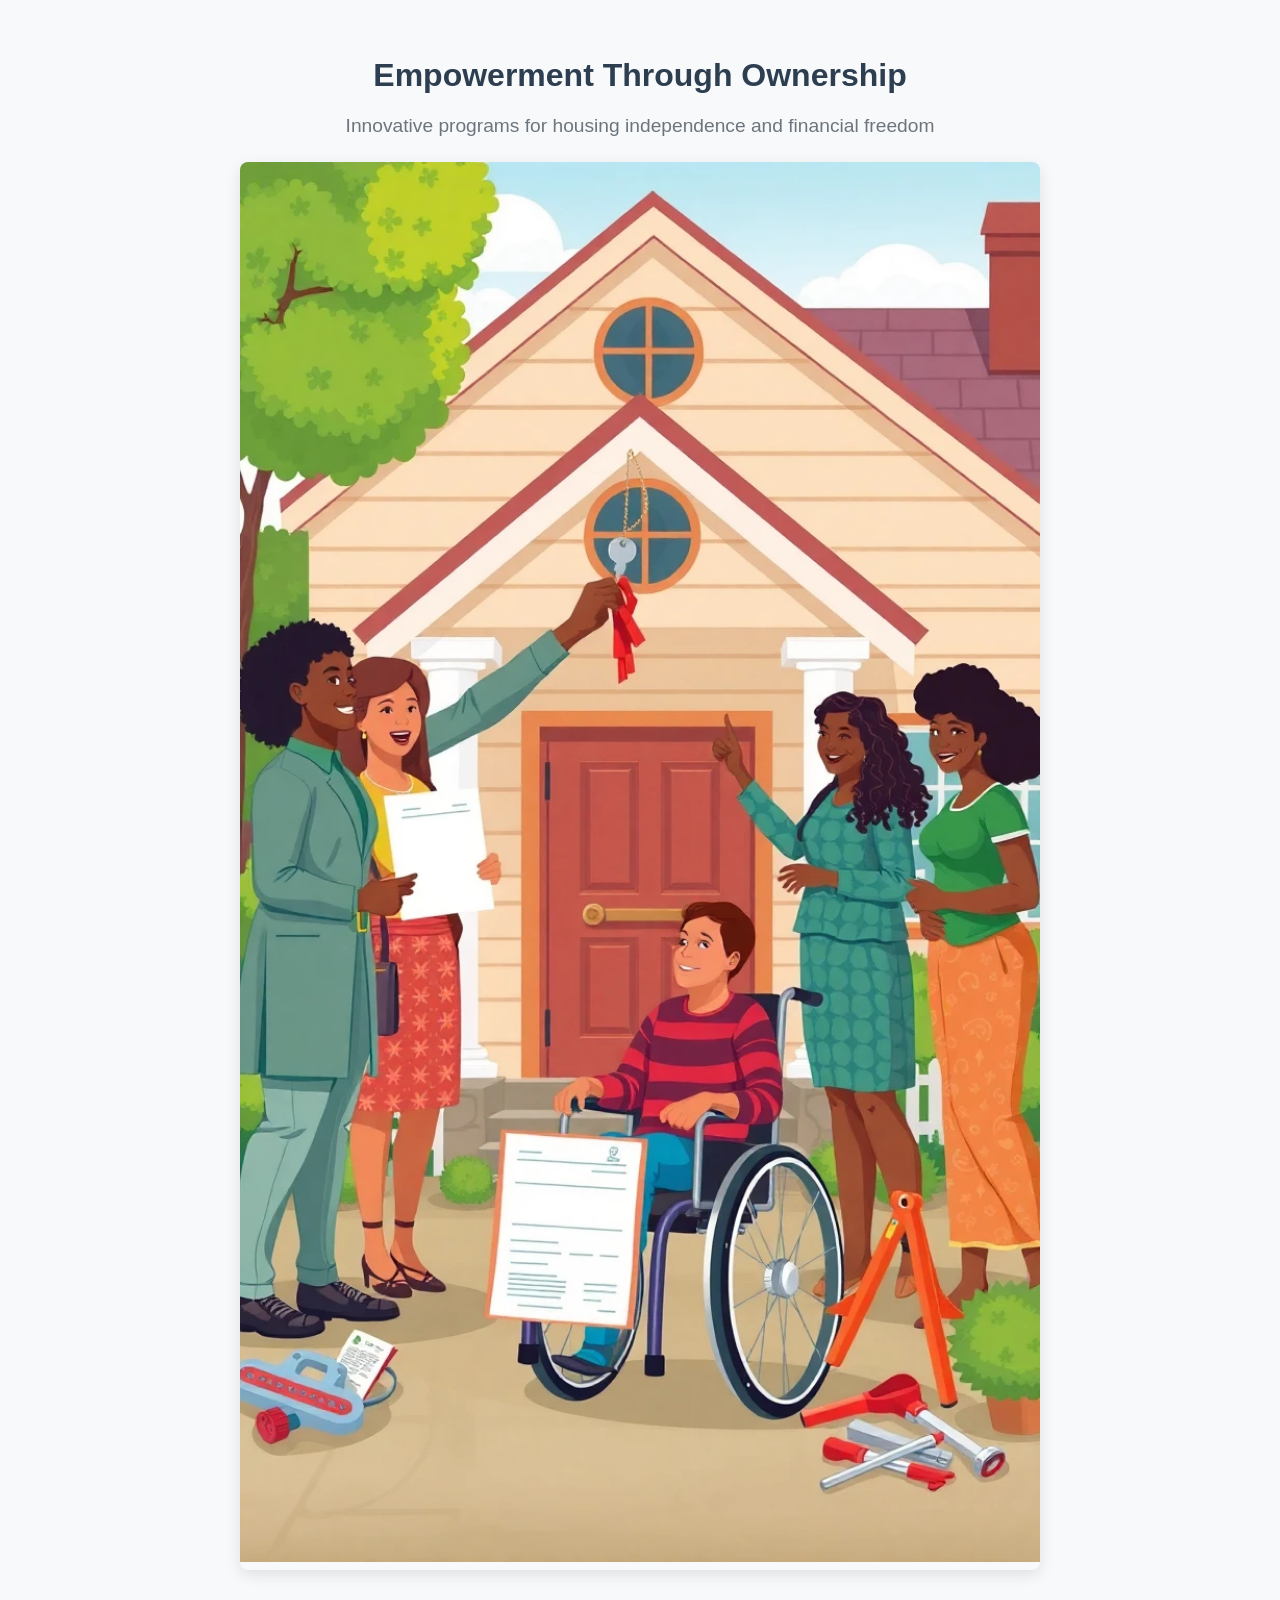
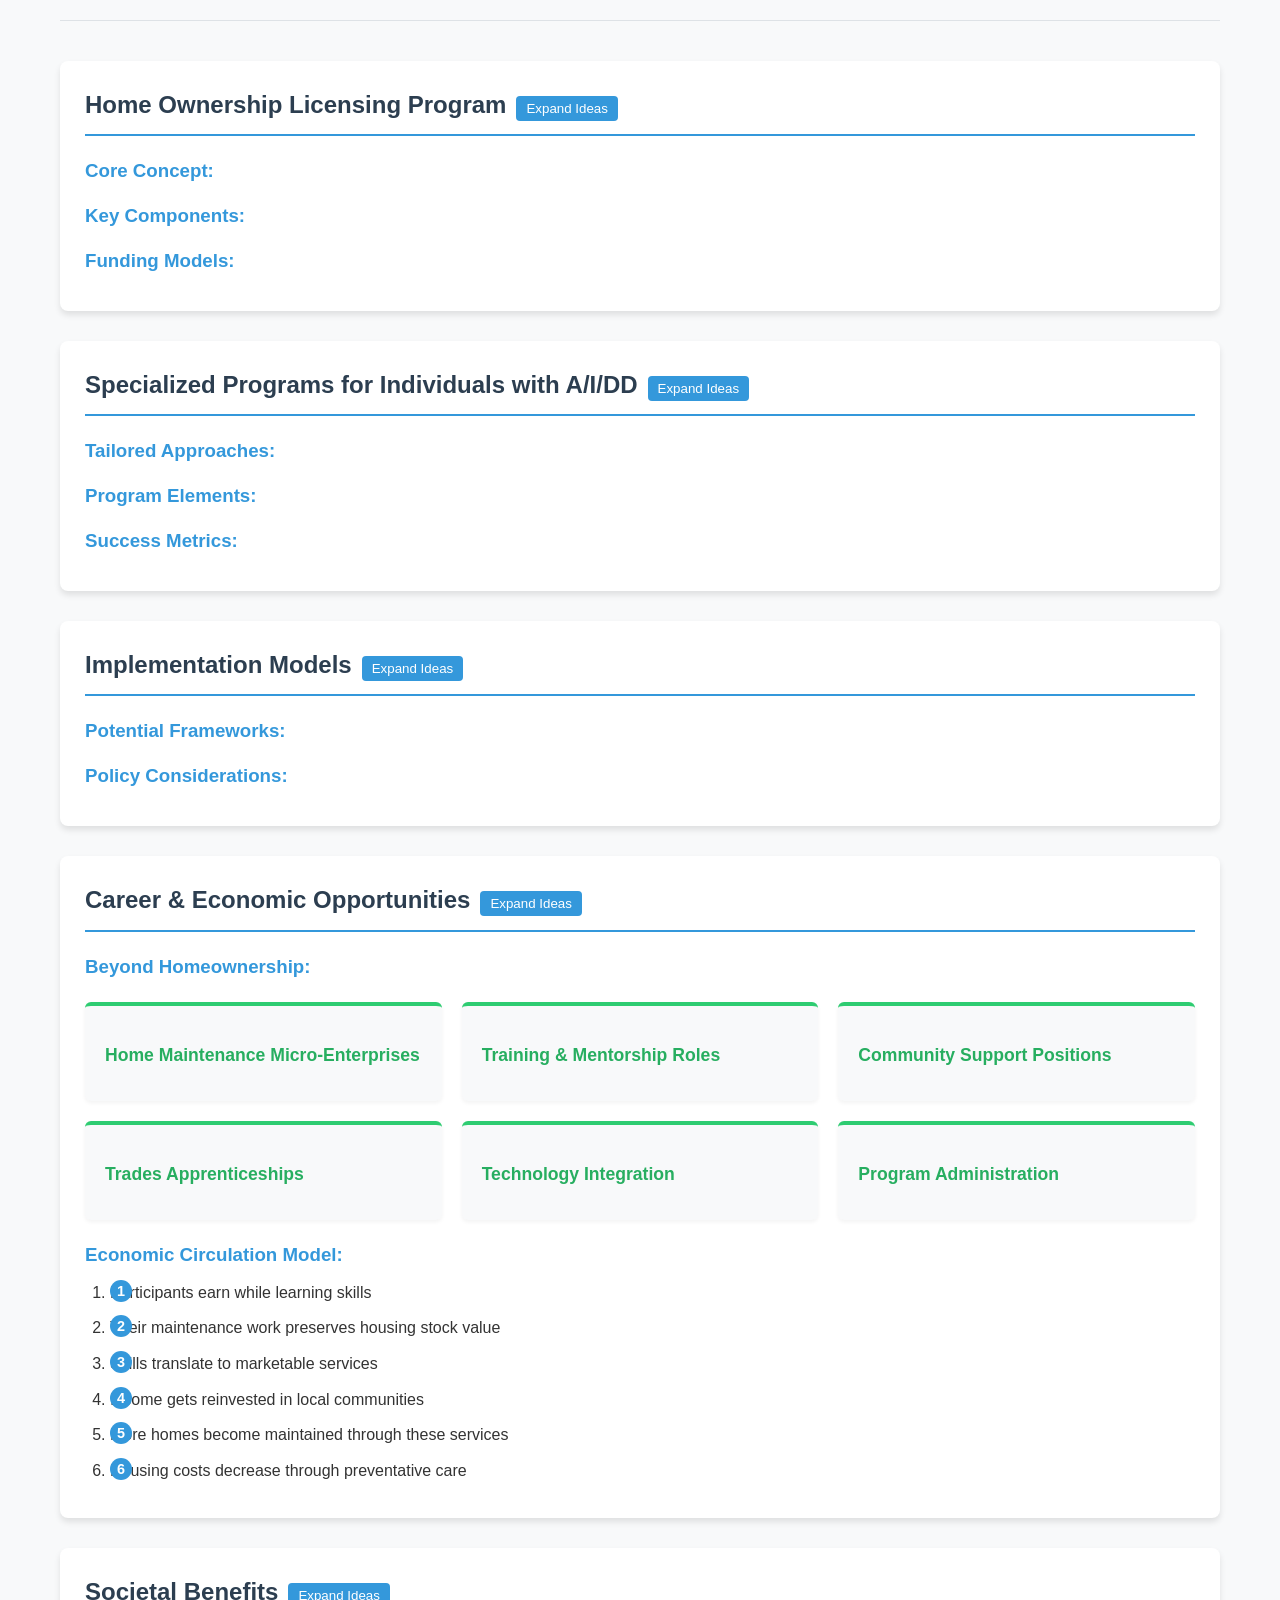
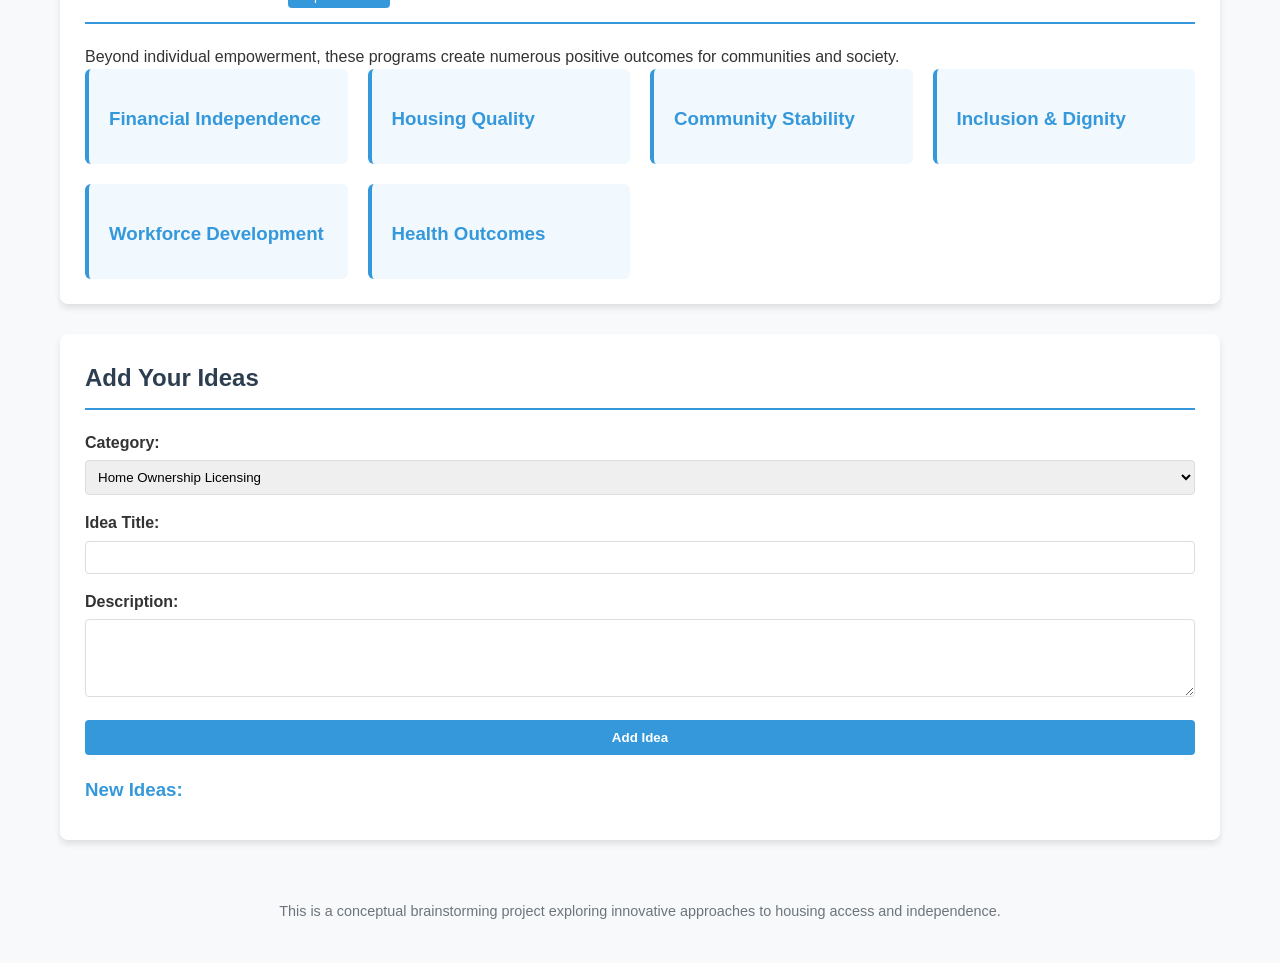
==== index.html @ 7a5567fc "v1: Can we brainstorm the idea of taking classes to get a liscense to own a home and the classes tea" ====
<!DOCTYPE html>
<html lang="en">
<head>
    <meta charset="UTF-8">
    <meta name="viewport" content="width=device-width, initial-scale=1.0">
    <title>Empowerment Through Ownership</title>
    <link rel="stylesheet" href="styles.css">
</head>
<body>
    <header>
        <h1>Empowerment Through Ownership</h1>
        <p class="subtitle">Innovative programs for housing independence and financial freedom</p>
        <div class="header-image">
            <img src="empowered-homeownership.png" alt="Illustration showing diverse people engaging in homeownership education and receiving keys and licenses" width="100%">
        </div>
    </header>

    <main>
        <section id="home-license">
            <h2>Home Ownership Licensing Program</h2>
            <div class="concept-details">
                <h3>Core Concept:</h3>
                <p>A structured education program that combines training with financial incentives, leading to home ownership.</p>

                <h3>Key Components:</h3>
                <ul>
                    <li><strong>Education Curriculum:</strong> 
                        <ul class="sub-list">
                            <li>Basic home systems (electrical, plumbing, HVAC)</li>
                            <li>Preventative maintenance schedules and techniques</li>
                            <li>Minor repairs and when to call professionals</li>
                            <li>Home finance and budgeting for maintenance</li>
                            <li>Energy efficiency and sustainable practices</li>
                            <li>Safety protocols and emergency preparedness</li>
                        </ul>
                    </li>
                    <li><strong>Certification Process:</strong>
                        <ul class="sub-list">
                            <li>Tiered licensing system (basic → advanced)</li>
                            <li>Practical assessments in simulated home environments</li>
                            <li>Mentored repair projects in actual homes</li>
                            <li>Financial literacy examinations</li>
                            <li>Continuing education requirements</li>
                        </ul>
                    </li>
                    <li><strong>Financial Incentive Structure:</strong>
                        <ul class="sub-list">
                            <li>Stipends during training phases ($15-20/hour)</li>
                            <li>Completion bonuses for certification levels</li>
                            <li>Monthly maintenance allowance post-ownership ($200-500)</li>
                            <li>Tax benefits for program participants</li>
                            <li>Down payment assistance proportional to certification level</li>
                        </ul>
                    </li>
                    <li><strong>Housing Selection Process:</strong>
                        <ul class="sub-list">
                            <li>Matching system based on skill level and home maintenance needs</li>
                            <li>Geographic preference options</li>
                            <li>Community cohort placements for mutual support</li>
                            <li>Graduated responsibility options (apartment → townhome → single family)</li>
                        </ul>
                    </li>
                    <li><strong>Ongoing Support Systems:</strong>
                        <ul class="sub-list">
                            <li>Professional mentorship for first 2 years</li>
                            <li>Tool lending libraries in each community</li>
                            <li>Emergency repair assistance hotline</li>
                            <li>Quarterly skill-building workshops</li>
                            <li>Community maintenance days with expert guidance</li>
                        </ul>
                    </li>
                </ul>

                <h3>Funding Models:</h3>
                <ul>
                    <li><strong>Public Investment:</strong> Housing authorities redirect rental subsidy funds to ownership preparation</li>
                    <li><strong>Private Partnerships:</strong> Home improvement retailers sponsor training and provide materials</li>
                    <li><strong>Insurance Incentives:</strong> Reduced premiums for certified homeowners due to reduced claims</li>
                    <li><strong>Community Foundation Grants:</strong> Support for specific demographic groups or neighborhoods</li>
                    <li><strong>Social Impact Bonds:</strong> Returns based on successful long-term homeownership metrics</li>
                </ul>
            </div>
        </section>

        <section id="aidd-programs">
            <h2>Specialized Programs for Individuals with A/I/DD</h2>
            <div class="concept-details">
                <h3>Tailored Approaches:</h3>
                <p>Customized pathways that accommodate different abilities while providing true independence and financial empowerment.</p>

                <h3>Program Elements:</h3>
                <ul>
                    <li><strong>Personalized Assessment:</strong>
                        <ul class="sub-list">
                            <li>Comprehensive evaluation of individual strengths and challenges</li>
                            <li>Identifying specific home maintenance tasks well-suited to each person</li>
                            <li>Technology aptitude assessment for potential smart home integration</li>
                            <li>Social support network mapping</li>
                            <li>Learning style determination for customized training</li>
                        </ul>
                    </li>

                    <li><strong>Adaptive Training Methodologies:</strong>
                        <ul class="sub-list">
                            <li>Visual instruction systems with augmented reality options</li>
                            <li>Task breakdown into micro-skills with mastery progression</li>
                            <li>Hands-on learning environments with consistent layouts</li>
                            <li>Repetition-based certification alternatives</li>
                            <li>Video modeling with peer demonstrators</li>
                            <li>Extended practice periods with 1:1 coaching</li>
                        </ul>
                    </li>

                    <li><strong>Supportive Living Environments:</strong>
                        <ul class="sub-list">
                            <li>Cluster housing models with independence gradients</li>
                            <li>Shared maintenance responsibilities based on individual strengths</li>
                            <li>Common spaces for social connection and skill exchange</li>
                            <li>On-site support staff with decreasing presence over time</li>
                            <li>Neighbor-matching based on complementary abilities</li>
                        </ul>
                    </li>

                    <li><strong>Technology Integration:</strong>
                        <ul class="sub-list">
                            <li>Customized smart home systems with voice, visual, or simplified controls</li>
                            <li>Maintenance reminder applications with accessible interfaces</li>
                            <li>IoT sensors for preventative maintenance alerts</li>
                            <li>Video support systems for real-time guidance</li>
                            <li>Automated emergency response protocols</li>
                        </ul>
                    </li>

                    <li><strong>Financial Empowerment Structures:</strong>
                        <ul class="sub-list">
                            <li>Specialized bank accounts that maintain benefits eligibility</li>
                            <li>Micro-enterprise development connected to home skills</li>
                            <li>Task-based compensation systems tied to home maintenance</li>
                            <li>ABLE account integration for asset building</li>
                            <li>Shared equity models with gradual ownership increase</li>
                            <li>Benefits counseling to navigate SSI/SSDI while building assets</li>
                        </ul>
                    </li>
                </ul>

                <h3>Success Metrics:</h3>
                <ul>
                    <li><strong>Independence Measures:</strong> Reduction in external support needs over time</li>
                    <li><strong>Financial Growth:</strong> Increase in personal assets and reduction in poverty rates</li>
                    <li><strong>Housing Stability:</strong> Length of successful tenancy and home condition metrics</li>
                    <li><strong>Quality of Life:</strong> Self-reported satisfaction and community integration</li>
                    <li><strong>Skill Development:</strong> Acquisition of transferable skills applicable to employment</li>
                </ul>
            </div>
        </section>

        <section id="implementation">
            <h2>Implementation Models</h2>
            <div class="concept-details">
                <h3>Potential Frameworks:</h3>
                <ul>
                    <li><strong>Public-Private Partnerships:</strong>
                        <ul class="sub-list">
                            <li>Housing authorities providing properties and baseline funding</li>
                            <li>Construction/trade companies offering instructors and materials</li>
                            <li>Financial institutions creating special mortgage products</li>
                            <li>Insurance companies offering reduced rates for program graduates</li>
                            <li>Technology firms developing specialized maintenance apps</li>
                        </ul>
                    </li>

                    <li><strong>Community Land Trusts (CLTs):</strong>
                        <ul class="sub-list">
                            <li>Land held in trust while improvements owned by individuals</li>
                            <li>Graduated lease fees based on maintenance certification level</li>
                            <li>Resale formulas that preserve affordability while building equity</li>
                            <li>Trust-managed repair funds supplemented by maintenance incentives</li>
                            <li>Neighbor-to-neighbor skill exchange programs</li>
                        </ul>
                    </li>

                    <li><strong>Educational Institutions:</strong>
                        <ul class="sub-list">
                            <li>Community college certification programs with credit articulation</li>
                            <li>Vocational school partnerships with dedicated training facilities</li>
                            <li>University housing departments providing testing grounds</li>
                            <li>Research partnerships to measure outcomes and refine methods</li>
                            <li>Student housing converted to training homes</li>
                        </ul>
                    </li>

                    <li><strong>Cooperative Housing Models:</strong>
                        <ul class="sub-list">
                            <li>Shared ownership structures with maintenance responsibilities</li>
                            <li>Skill-banking systems where expertise is exchanged</li>
                            <li>Democratic governance with maintenance committees</li>
                            <li>Pooled resources for major repairs and improvements</li>
                            <li>Time-banking for maintenance hours</li>
                        </ul>
                    </li>

                    <li><strong>Phased Implementation Strategy:</strong>
                        <ul class="sub-list">
                            <li>Pilot communities in diverse settings (urban, suburban, rural)</li>
                            <li>Initial focus on vacant/foreclosed properties needing renovation</li>
                            <li>Scalable expansion based on success metrics</li>
                            <li>Replication toolkits for different community types</li>
                            <li>Policy advocacy informed by demonstration projects</li>
                        </ul>
                    </li>
                </ul>

                <h3>Policy Considerations:</h3>
                <ul>
                    <li><strong>Asset Limit Reforms:</strong> Modifications to benefit programs to allow home ownership</li>
                    <li><strong>Tax Incentives:</strong> Credits for program participation and property improvements</li>
                    <li><strong>Zoning Changes:</strong> Allowances for cluster housing and supportive features</li>
                    <li><strong>HUD Waivers:</strong> Flexibility in applying housing assistance to ownership preparation</li>
                    <li><strong>Medicaid Home & Community Services:</strong> Support for independence-focused housing models</li>
                </ul>
            </div>
        </section>

        <section id="career-pathways">
            <h2>Career & Economic Opportunities</h2>
            <div class="concept-details">
                <h3>Beyond Homeownership:</h3>
                <p>The skills developed through these programs create diverse economic opportunities that extend beyond personal home maintenance.</p>

                <div class="pathway-grid">
                    <div class="pathway">
                        <h3>Home Maintenance Micro-Enterprises</h3>
                        <ul>
                            <li>Specialized maintenance services for elderly homeowners</li>
                            <li>Seasonal home preparation businesses (winterization, etc.)</li>
                            <li>Energy efficiency improvement services</li>
                            <li>Accessibility modification specialists</li>
                        </ul>
                    </div>

                    <div class="pathway">
                        <h3>Training & Mentorship Roles</h3>
                        <ul>
                            <li>Peer instructors for new program participants</li>
                            <li>Community workshop leaders</li>
                            <li>Specialized trainers for people with similar disabilities</li>
                            <li>Online content creators sharing maintenance skills</li>
                        </ul>
                    </div>

                    <div class="pathway">
                        <h3>Community Support Positions</h3>
                        <ul>
                            <li>Neighborhood maintenance coordinators</li>
                            <li>Tool library managers</li>
                            <li>Community response team members for disasters</li>
                            <li>Home assessment specialists</li>
                        </ul>
                    </div>

                    <div class="pathway">
                        <h3>Trades Apprenticeships</h3>
                        <ul>
                            <li>Pathways to formal certification in specific trades</li>
                            <li>Specialized roles within construction companies</li>
                            <li>Retail positions in home improvement stores</li>
                            <li>Quality control inspectors</li>
                        </ul>
                    </div>

                    <div class="pathway">
                        <h3>Technology Integration</h3>
                        <ul>
                            <li>Smart home installation specialists</li>
                            <li>Accessibility technology consultants</li>
                            <li>Home monitoring system managers</li>
                            <li>App testers for maintenance applications</li>
                        </ul>
                    </div>

                    <div class="pathway">
                        <h3>Program Administration</h3>
                        <ul>
                            <li>Participant coordinators</li>
                            <li>Housing placement specialists</li>
                            <li>Financial coaches focused on homeownership</li>
                            <li>Advocacy positions for program expansion</li>
                        </ul>
                    </div>
                </div>

                <h3>Economic Circulation Model:</h3>
                <p>This system creates a positive economic cycle where:</p>
                <ol>
                    <li>Participants earn while learning skills</li>
                    <li>Their maintenance work preserves housing stock value</li>
                    <li>Skills translate to marketable services</li>
                    <li>Income gets reinvested in local communities</li>
                    <li>More homes become maintained through these services</li>
                    <li>Housing costs decrease through preventative care</li>
                </ol>
            </div>
        </section>

        <section id="benefits">
            <h2>Societal Benefits</h2>
            <div class="concept-details">
                <p>Beyond individual empowerment, these programs create numerous positive outcomes for communities and society.</p>

                <div class="concept-grid">
                    <div class="benefit">
                        <h3>Financial Independence</h3>
                        <p>Creating pathways to wealth building through property ownership</p>
                        <ul>
                            <li>Reduction in long-term social service costs</li>
                            <li>Creation of intergenerational wealth transfer</li>
                            <li>Decreased homelessness and housing instability</li>
                            <li>Reduced reliance on rental subsidies</li>
                        </ul>
                    </div>

                    <div class="benefit">
                        <h3>Housing Quality</h3>
                        <p>Better maintained homes through educated and incentivized owners</p>
                        <ul>
                            <li>Improved property values across neighborhoods</li>
                            <li>Reduction in code violations and hazardous conditions</li>
                            <li>Lower energy consumption through proper maintenance</li>
                            <li>Extended lifespan of housing stock</li>
                        </ul>
                    </div>

                    <div class="benefit">
                        <h3>Community Stability</h3>
                        <p>Reducing transience and building neighborhood connections</p>
                        <ul>
                            <li>Increased civic engagement and local investment</li>
                            <li>Stronger social support networks</li>
                            <li>Crime reduction through community cohesion</li>
                            <li>Enhanced disaster resilience through preparedness</li>
                        </ul>
                    </div>

                    <div class="benefit">
                        <h3>Inclusion & Dignity</h3>
                        <p>Expanding ownership opportunities to traditionally excluded populations</p>
                        <ul>
                            <li>Pathway to valued social roles for people with disabilities</li>
                            <li>Reduced stigma through visible community contribution</li>
                            <li>Diverse, integrated neighborhoods with mixed abilities</li>
                            <li>Shift from service recipient to community asset</li>
                        </ul>
                    </div>

                    <div class="benefit">
                        <h3>Workforce Development</h3>
                        <p>Creating a pipeline of skilled individuals for trades and services</p>
                        <ul>
                            <li>Addressing skilled labor shortages in maintenance fields</li>
                            <li>Development of micro-enterprises for specialized services</li>
                            <li>Peer training opportunities creating employment</li>
                            <li>Reduction in un/underemployment for disability community</li>
                        </ul>
                    </div>

                    <div class="benefit">
                        <h3>Health Outcomes</h3>
                        <p>Improved physical and mental wellbeing through quality housing</p>
                        <ul>
                            <li>Reduction in housing-related health conditions</li>
                            <li>Decreased stress from housing instability</li>
                            <li>Improved sense of purpose and self-efficacy</li>
                            <li>Physical activity integrated into maintenance routines</li>
                        </ul>
                    </div>
                </div>
            </div>
        </section>
    </main>

    <footer>
        <p>This is a conceptual brainstorming project exploring innovative approaches to housing access and independence.</p>
    </footer>

    <script src="script.js"></script>
<script defer src="https://static.cloudflareinsights.com/beacon.min.js/v8c78df7c7c0f484497ecbca7046644da1771523124516" integrity="sha512-8DS7rgIrAmghBFwoOTujcf6D9rXvH8xm8JQ1Ja01h9QX8EzXldiszufYa4IFfKdLUKTTrnSFXLDkUEOTrZQ8Qg==" data-cf-beacon='{"version":"2024.11.0","token":"4c6229722a6346bc8eb5cb0e5eae5d41","server_timing":{"name":{"cfCacheStatus":true,"cfEdge":true,"cfExtPri":true,"cfL4":true,"cfOrigin":true,"cfSpeedBrain":true},"location_startswith":null}}' crossorigin="anonymous"></script>
</body>
</html>
---- styles.css ----
* {
  box-sizing: border-box;
  margin: 0;
  padding: 0;
}

body {
  font-family: 'Segoe UI', Tahoma, Geneva, Verdana, sans-serif;
  line-height: 1.6;
  color: #333;
  background-color: #f8f9fa;
  max-width: 1200px;
  margin: 0 auto;
  padding: 20px;
}

header {
  text-align: center;
  padding: 30px 0;
  margin-bottom: 40px;
  border-bottom: 1px solid #dee2e6;
}

header h1 {
  color: #2c3e50;
  margin-bottom: 10px;
}

.subtitle {
  font-size: 1.2rem;
  color: #6c757d;
}

section {
  background-color: white;
  border-radius: 8px;
  box-shadow: 0 4px 6px rgba(0, 0, 0, 0.1);
  padding: 25px;
  margin-bottom: 30px;
}

section h2 {
  color: #2c3e50;
  margin-bottom: 20px;
  padding-bottom: 10px;
  border-bottom: 2px solid #3498db;
}

.concept-details h3 {
  color: #3498db;
  margin: 15px 0 10px 0;
}

ul {
  list-style-type: none;
  margin-left: 20px;
}

li {
  margin-bottom: 12px;
  position: relative;
  padding-left: 25px;
}

li:before {
  content: "\2192";
  position: absolute;
  left: 0;
  color: #3498db;
}

.sub-list {
  margin-top: 8px;
  margin-left: 10px;
  border-left: 2px solid #e9ecef;
  padding-left: 15px;
}

.sub-list li {
  margin-bottom: 8px;
  padding-left: 20px;
}

.sub-list li:before {
  content: "\2022";
  color: #6c757d;
}

strong {
  color: #2c3e50;
}

.concept-grid {
  display: grid;
  grid-template-columns: repeat(auto-fit, minmax(240px, 1fr));
  gap: 20px;
}

.benefit {
  background-color: #f1f8fe;
  padding: 20px;
  border-radius: 6px;
  border-left: 4px solid #3498db;
}

.benefit h3 {
  color: #3498db;
  margin-bottom: 10px;
}

.header-image {
  margin: 20px auto;
  max-width: 800px;
  border-radius: 8px;
  overflow: hidden;
  box-shadow: 0 5px 15px rgba(0,0,0,0.1);
}

.pathway-grid {
  display: grid;
  grid-template-columns: repeat(auto-fit, minmax(280px, 1fr));
  gap: 20px;
  margin: 20px 0;
}

.pathway {
  background-color: #f8f9fa;
  border-radius: 6px;
  padding: 20px;
  box-shadow: 0 2px 4px rgba(0,0,0,0.05);
  border-top: 4px solid #2ecc71;
}

.pathway h3 {
  color: #27ae60;
  margin-bottom: 12px;
  font-size: 1.1rem;
}

.pathway ul {
  margin-left: 0;
}

.pathway li {
  margin-bottom: 8px;
}

.pathway li:before {
  content: "\2713";
  color: #2ecc71;
}

ol {
  margin-left: 25px;
  counter-reset: item;
}

ol li {
  counter-increment: item;
  margin-bottom: 10px;
  padding-left: 0;
}

ol li:before {
  content: counter(item);
  background: #3498db;
  color: white;
  font-weight: bold;
  border-radius: 50%;
  width: 22px;
  height: 22px;
  text-align: center;
  display: inline-block;
  margin-right: 10px;
  font-size: 0.9rem;
  line-height: 22px;
}

footer {
  text-align: center;
  padding: 20px 0;
  margin-top: 40px;
  color: #6c757d;
  font-size: 0.9rem;
}

/* Responsive adjustments */
@media (max-width: 768px) {
  body {
    padding: 15px;
  }
  
  .concept-grid {
    grid-template-columns: 1fr;
  }
}
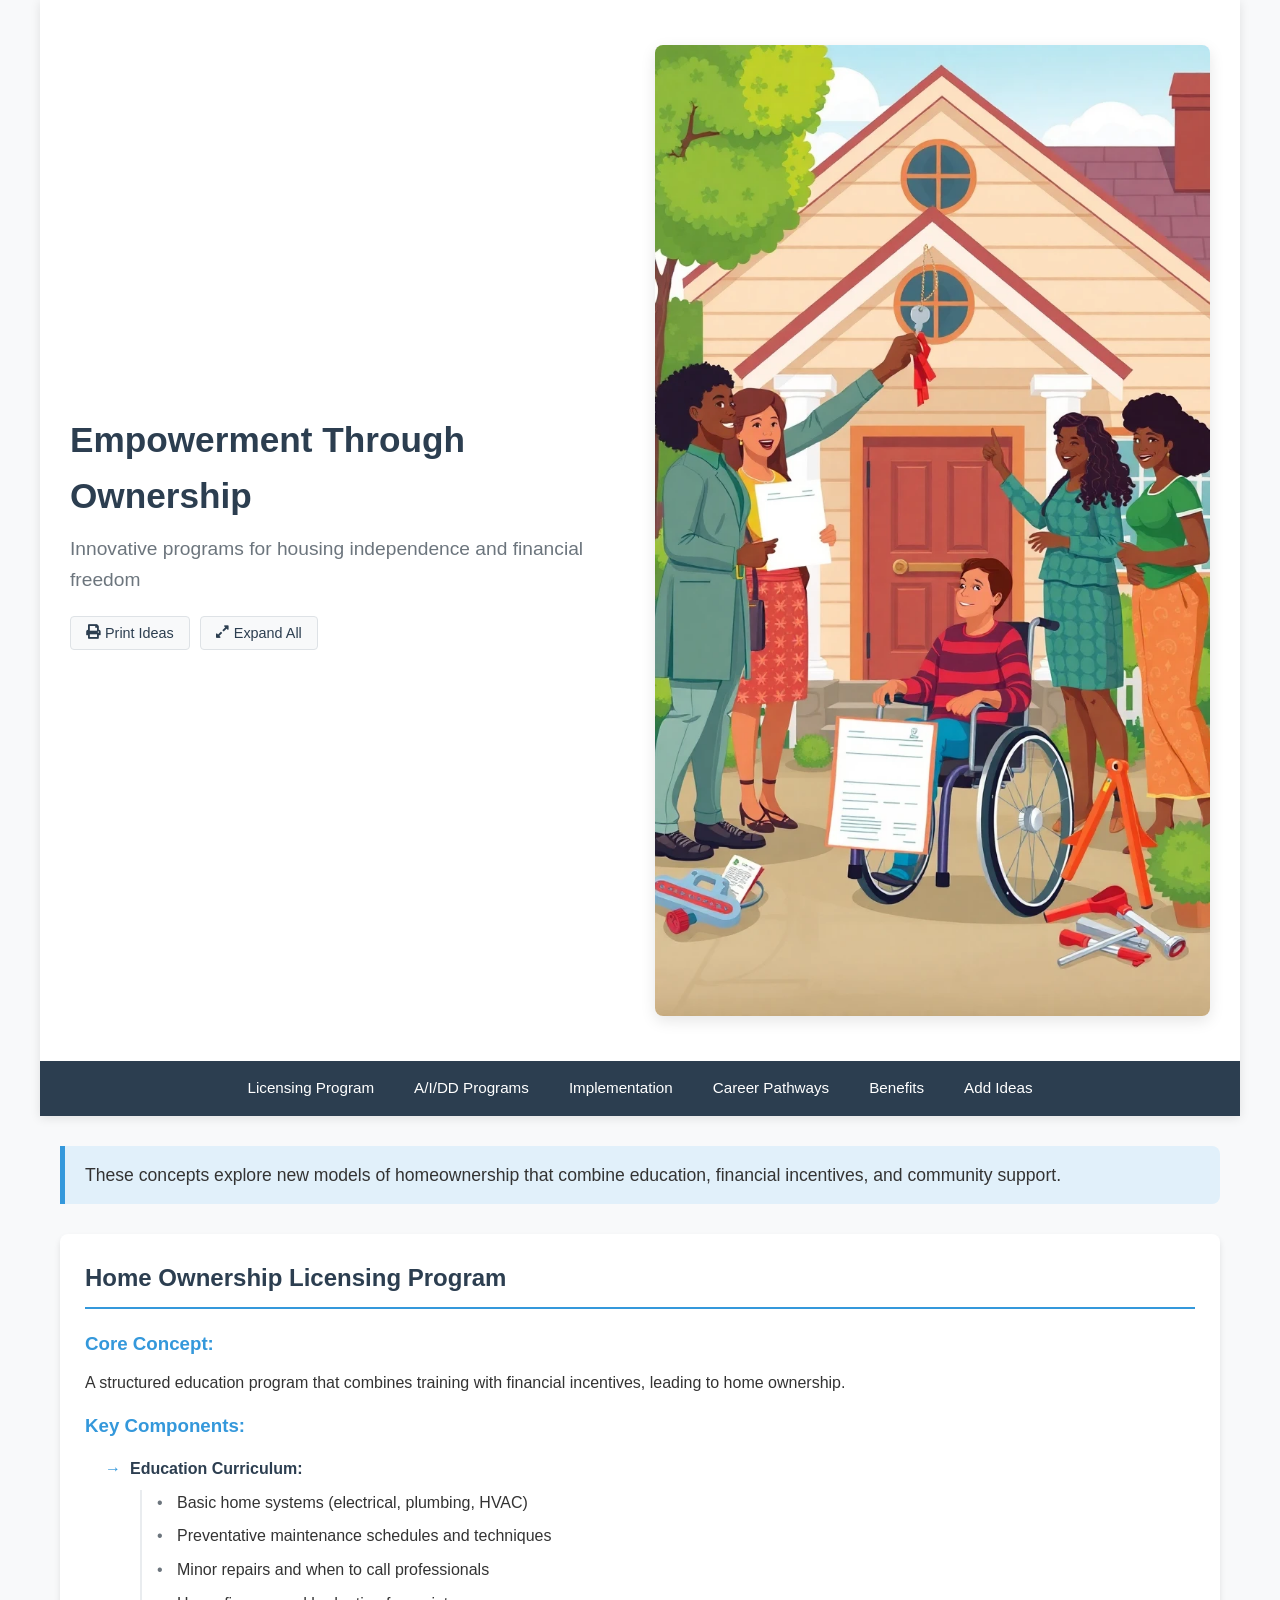
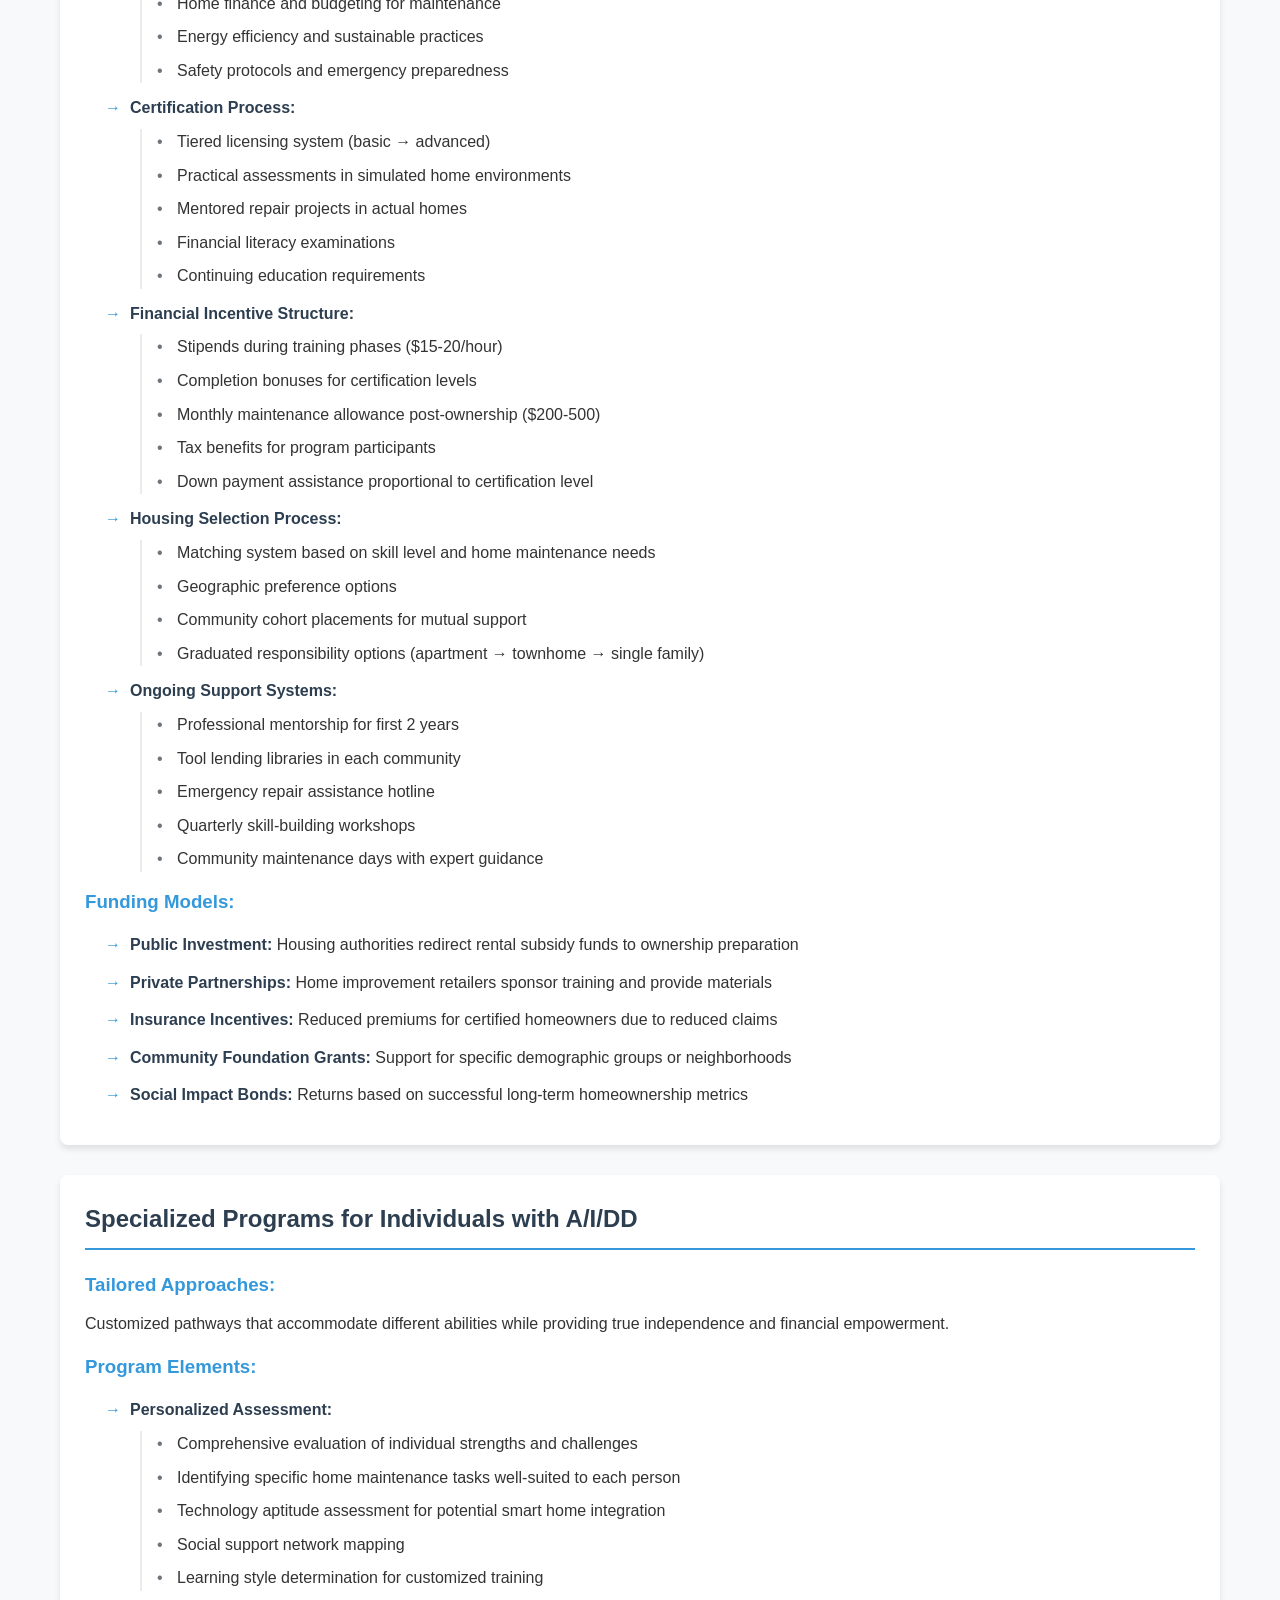
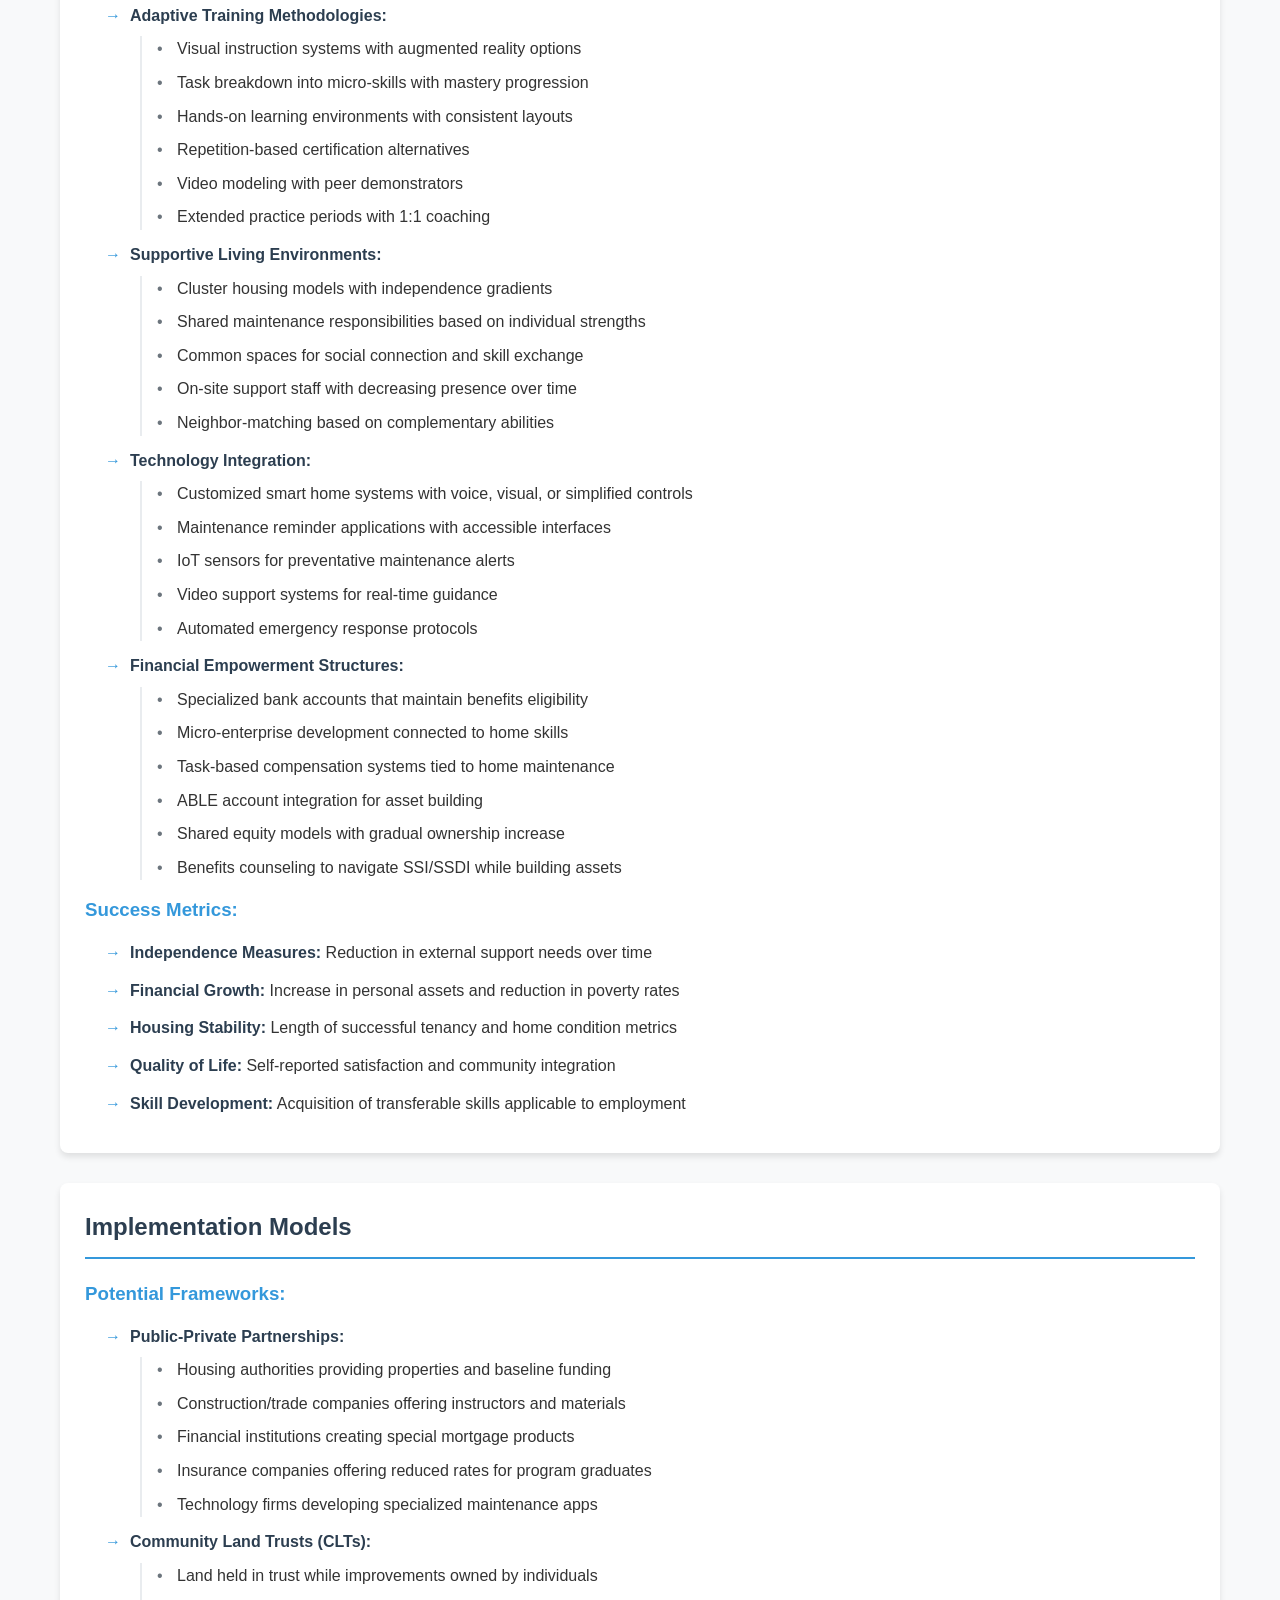
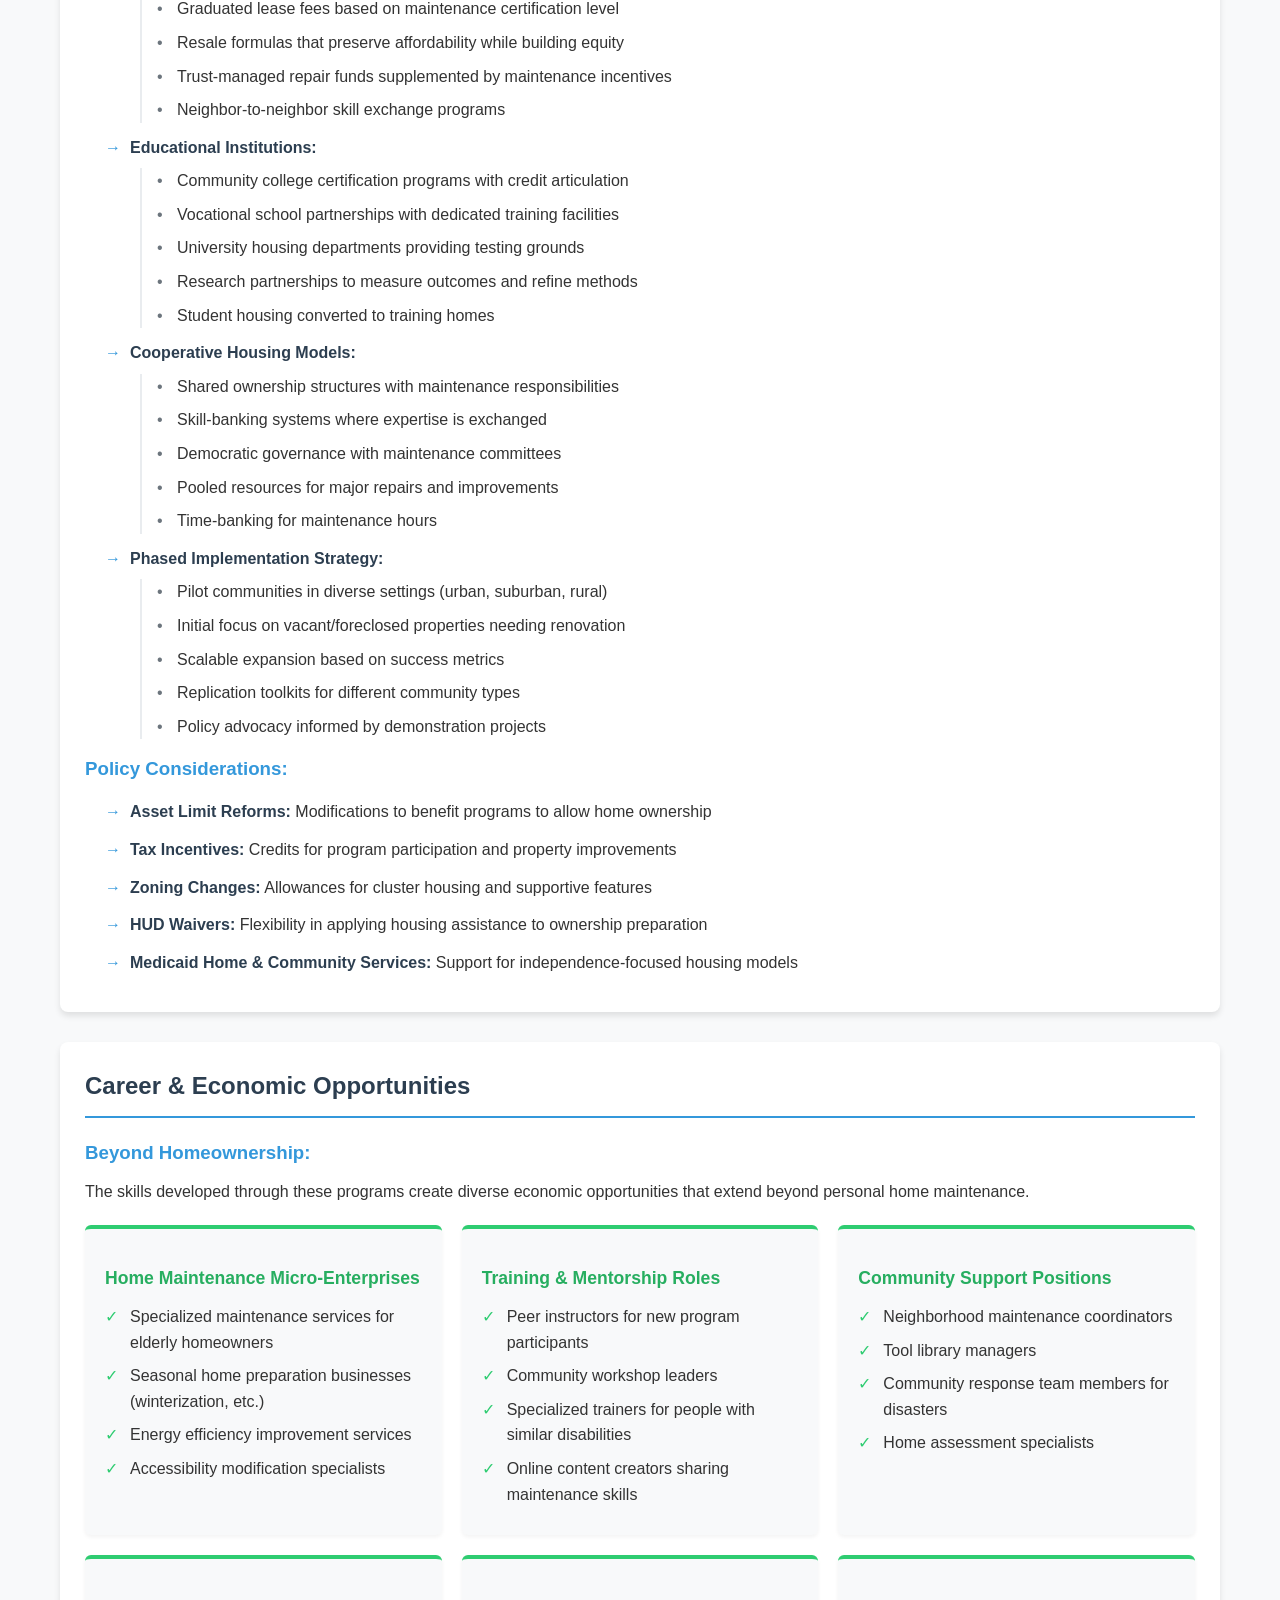
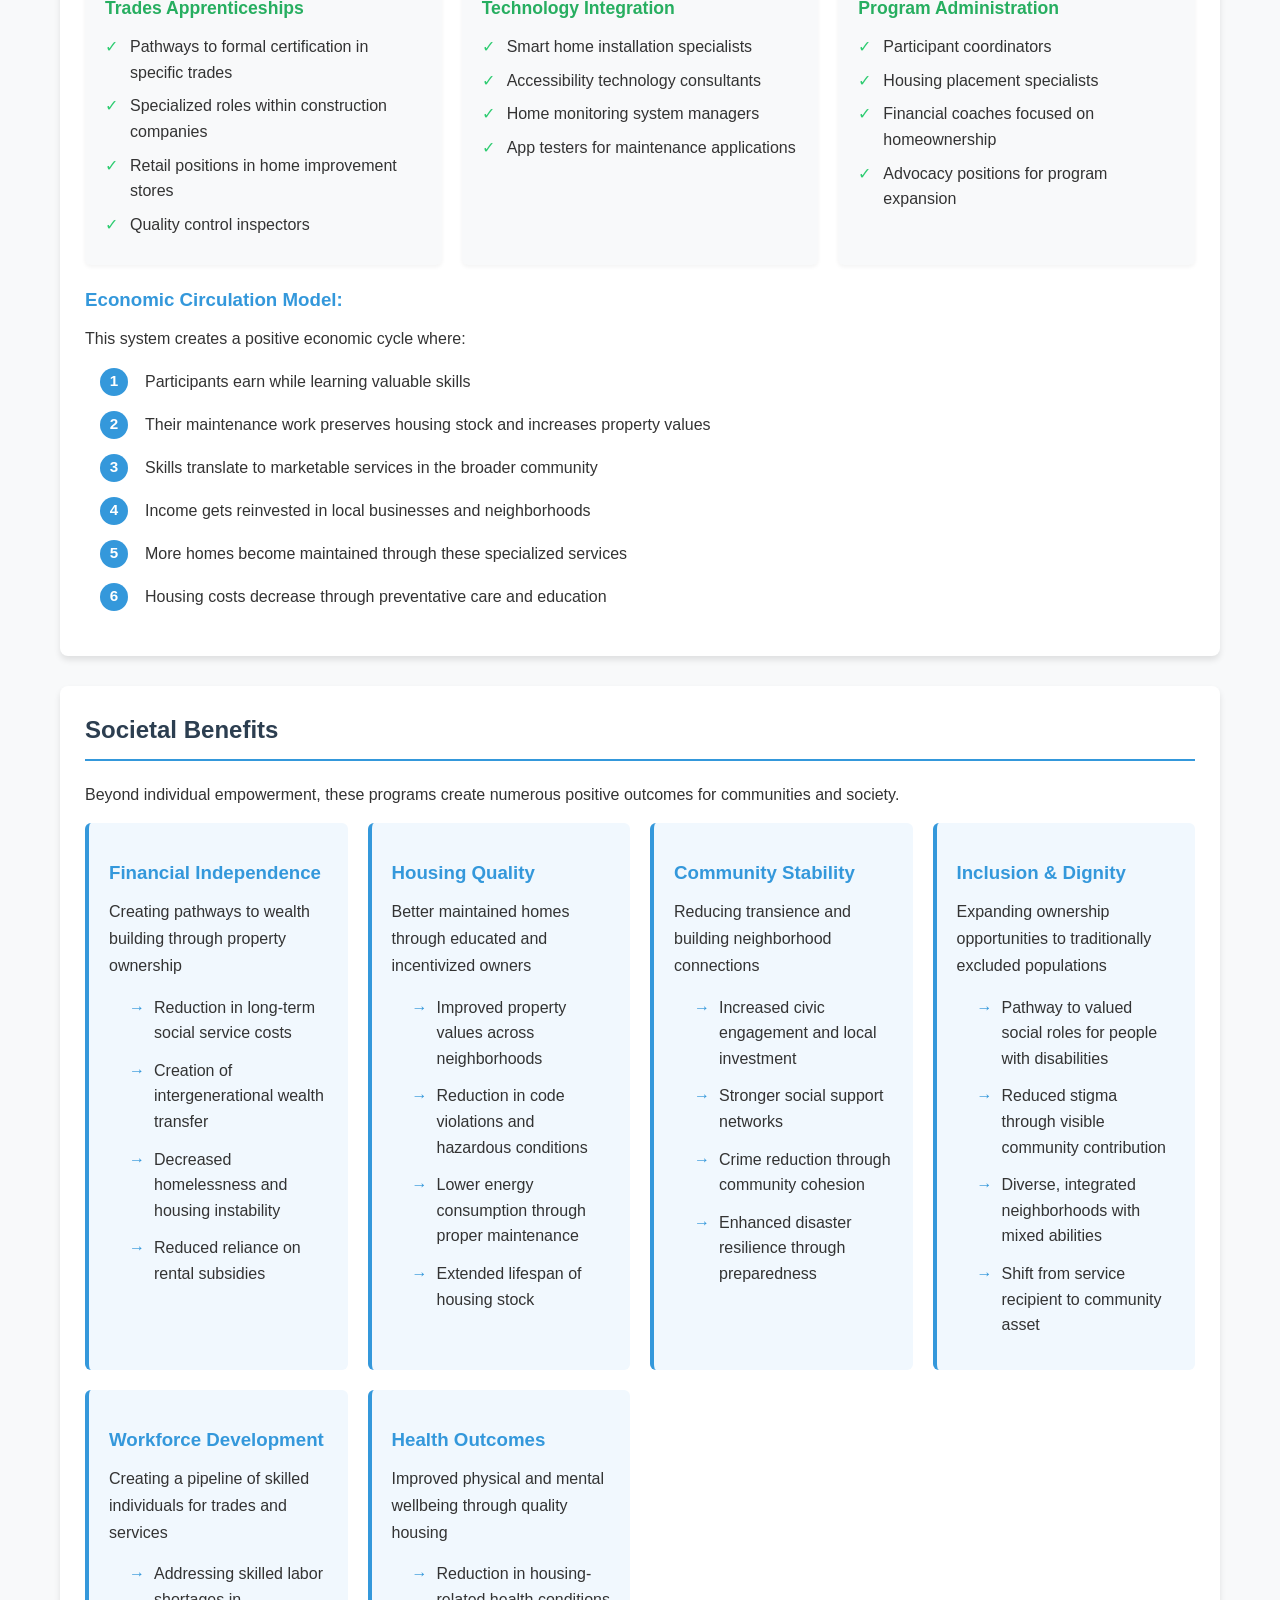
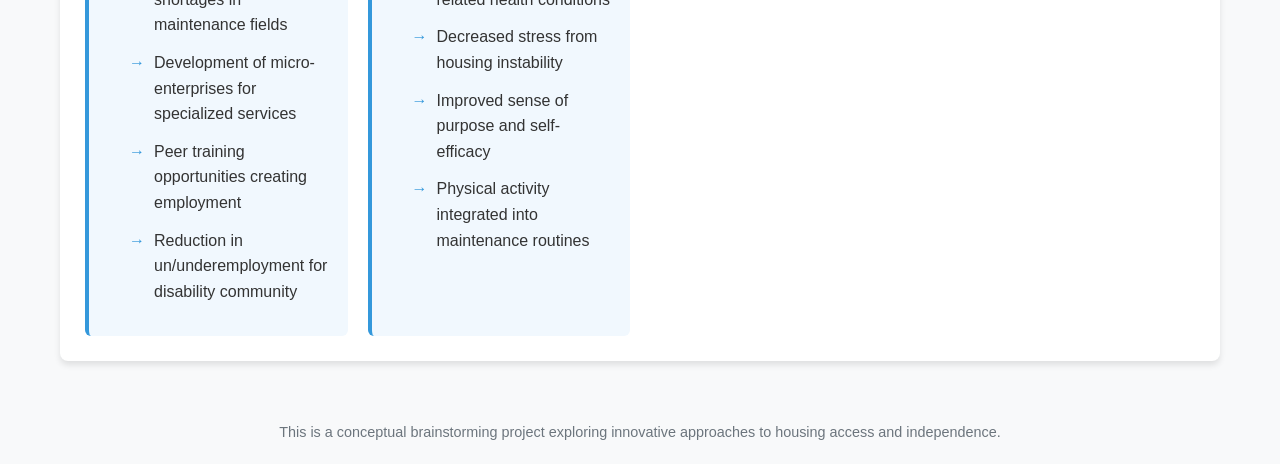
==== commit 96dd0b32: "v2: Lets focus on fixing up some of the UI for example the economic circulation model list UI is lab" ====
--- a/index.html
+++ b/index.html
@@ -5,17 +5,40 @@
     <meta name="viewport" content="width=device-width, initial-scale=1.0">
     <title>Empowerment Through Ownership</title>
     <link rel="stylesheet" href="styles.css">
+    <link rel="stylesheet" href="https://cdnjs.cloudflare.com/ajax/libs/font-awesome/5.15.4/css/all.min.css">
 </head>
 <body>
     <header>
-        <h1>Empowerment Through Ownership</h1>
-        <p class="subtitle">Innovative programs for housing independence and financial freedom</p>
-        <div class="header-image">
-            <img src="empowered-homeownership.png" alt="Illustration showing diverse people engaging in homeownership education and receiving keys and licenses" width="100%">
+        <div class="header-content">
+            <div class="title-area">
+                <h1>Empowerment Through Ownership</h1>
+                <p class="subtitle">Innovative programs for housing independence and financial freedom</p>
+                <div class="header-actions">
+                    <button id="print-btn" class="action-btn"><i class="fas fa-print"></i> Print Ideas</button>
+                    <button id="expand-all-btn" class="action-btn"><i class="fas fa-expand-alt"></i> Expand All</button>
+                </div>
+            </div>
+            <div class="header-image">
+                <img src="empowered-homeownership.png" alt="Illustration showing diverse people engaging in homeownership education and receiving keys and licenses">
+            </div>
         </div>
+        <nav>
+            <ul>
+                <li><a href="#home-license">Licensing Program</a></li>
+                <li><a href="#aidd-programs">A/I/DD Programs</a></li>
+                <li><a href="#implementation">Implementation</a></li>
+                <li><a href="#career-pathways">Career Pathways</a></li>
+                <li><a href="#benefits">Benefits</a></li>
+                <li><a href="#new-ideas">Add Ideas</a></li>
+            </ul>
+        </nav>
     </header>
 
     <main>
+        <div class="intro-banner">
+            <p>These concepts explore new models of homeownership that combine education, financial incentives, and community support.</p>
+        </div>
+
         <section id="home-license">
             <h2>Home Ownership Licensing Program</h2>
             <div class="concept-details">
@@ -291,13 +314,13 @@
 
                 <h3>Economic Circulation Model:</h3>
                 <p>This system creates a positive economic cycle where:</p>
-                <ol>
-                    <li>Participants earn while learning skills</li>
-                    <li>Their maintenance work preserves housing stock value</li>
-                    <li>Skills translate to marketable services</li>
-                    <li>Income gets reinvested in local communities</li>
-                    <li>More homes become maintained through these services</li>
-                    <li>Housing costs decrease through preventative care</li>
+                <ol class="circulation-model">
+                    <li><span>Participants earn while learning valuable skills</span></li>
+                    <li><span>Their maintenance work preserves housing stock and increases property values</span></li>
+                    <li><span>Skills translate to marketable services in the broader community</span></li>
+                    <li><span>Income gets reinvested in local businesses and neighborhoods</span></li>
+                    <li><span>More homes become maintained through these specialized services</span></li>
+                    <li><span>Housing costs decrease through preventative care and education</span></li>
                 </ol>
             </div>
         </section>
--- a/styles.css
+++ b/styles.css
@@ -1,196 +1,522 @@
 * {
-  box-sizing: border-box;
-  margin: 0;
-  padding: 0;
+    box-sizing: border-box;
+    margin: 0;
+    padding: 0;
 }
 
 body {
-  font-family: 'Segoe UI', Tahoma, Geneva, Verdana, sans-serif;
-  line-height: 1.6;
-  color: #333;
-  background-color: #f8f9fa;
-  max-width: 1200px;
-  margin: 0 auto;
-  padding: 20px;
+    font-family: 'Segoe UI', Tahoma, Geneva, Verdana, sans-serif;
+    line-height: 1.6;
+    color: #333;
+    background-color: #f8f9fa;
+    max-width: 1200px;
+    margin: 0 auto;
+    padding: 0;
 }
 
 header {
-  text-align: center;
-  padding: 30px 0;
-  margin-bottom: 40px;
-  border-bottom: 1px solid #dee2e6;
+    background-color: #fff;
+    box-shadow: 0 2px 10px rgba(0,0,0,0.1);
+    margin-bottom: 30px;
+    padding: 0;
+}
+
+.header-content {
+    display: flex;
+    flex-direction: column;
+    padding: 25px 30px;
+    max-width: 1200px;
+    margin: 0 auto;
+}
+
+@media (min-width: 768px) {
+    .header-content {
+        flex-direction: row;
+        align-items: center;
+        gap: 30px;
+    }
+    
+    .title-area {
+        flex: 1;
+    }
+    
+    .header-image {
+        flex: 1;
+        max-width: 50%;
+    }
 }
 
 header h1 {
-  color: #2c3e50;
-  margin-bottom: 10px;
+    color: #2c3e50;
+    margin-bottom: 10px;
+    font-size: 2.2rem;
 }
 
 .subtitle {
-  font-size: 1.2rem;
-  color: #6c757d;
+    font-size: 1.2rem;
+    color: #6c757d;
+    margin-bottom: 20px;
+}
+
+.header-actions {
+    display: flex;
+    gap: 10px;
+    margin-top: 15px;
+    flex-wrap: wrap;
+}
+
+.action-btn {
+    padding: 8px 15px;
+    background: #f8f9fa;
+    color: #2c3e50;
+    border: 1px solid #dee2e6;
+    border-radius: 4px;
+    cursor: pointer;
+    font-size: 0.9rem;
+    display: flex;
+    align-items: center;
+    gap: 5px;
+    transition: all 0.2s;
+}
+
+.action-btn:hover {
+    background: #e9ecef;
+    border-color: #ced4da;
+}
+
+.action-btn i {
+    font-size: 0.9rem;
+}
+
+.header-image {
+    margin: 20px auto;
+    border-radius: 8px;
+    overflow: hidden;
+    box-shadow: 0 5px 15px rgba(0,0,0,0.1);
+}
+
+.header-image img {
+    width: 100%;
+    height: auto;
+    display: block;
+}
+
+nav {
+    background-color: #2c3e50;
+    padding: 0 20px;
+}
+
+nav ul {
+    list-style: none;
+    display: flex;
+    flex-wrap: wrap;
+    justify-content: center;
+    margin: 0;
+    padding: 0;
+}
+
+nav li {
+    margin: 0;
+    padding: 0;
+}
+
+nav li:before {
+    display: none;
+}
+
+nav a {
+    color: white;
+    text-decoration: none;
+    padding: 15px 20px;
+    display: block;
+    font-weight: 500;
+    transition: background-color 0.2s;
+    font-size: 0.95rem;
+}
+
+nav a:hover {
+    background-color: #3498db;
+}
+
+main {
+    padding: 0 20px;
+}
+
+.intro-banner {
+    background-color: #e1f0fa;
+    border-left: 5px solid #3498db;
+    padding: 15px 20px;
+    margin-bottom: 30px;
+    border-radius: 0 8px 8px 0;
+    font-size: 1.1rem;
 }
 
 section {
-  background-color: white;
-  border-radius: 8px;
-  box-shadow: 0 4px 6px rgba(0, 0, 0, 0.1);
-  padding: 25px;
-  margin-bottom: 30px;
+    background-color: white;
+    border-radius: 8px;
+    box-shadow: 0 4px 6px rgba(0, 0, 0, 0.1);
+    padding: 25px;
+    margin-bottom: 30px;
+    transition: box-shadow 0.3s ease;
+}
+
+section:hover {
+    box-shadow: 0 6px 12px rgba(0, 0, 0, 0.15);
 }
 
 section h2 {
-  color: #2c3e50;
-  margin-bottom: 20px;
-  padding-bottom: 10px;
-  border-bottom: 2px solid #3498db;
+    color: #2c3e50;
+    margin-bottom: 20px;
+    padding-bottom: 10px;
+    border-bottom: 2px solid #3498db;
+    display: flex;
+    align-items: center;
+    justify-content: space-between;
 }
 
 .concept-details h3 {
-  color: #3498db;
-  margin: 15px 0 10px 0;
+    color: #3498db;
+    margin: 15px 0 10px 0;
+}
+
+.concept-details p {
+    margin-bottom: 15px;
+    line-height: 1.7;
 }
 
 ul {
-  list-style-type: none;
-  margin-left: 20px;
+    list-style-type: none;
+    margin-left: 20px;
 }
 
 li {
-  margin-bottom: 12px;
-  position: relative;
-  padding-left: 25px;
+    margin-bottom: 12px;
+    position: relative;
+    padding-left: 25px;
 }
 
 li:before {
-  content: "\2192";
-  position: absolute;
-  left: 0;
-  color: #3498db;
+    content: "\2192";
+    position: absolute;
+    left: 0;
+    color: #3498db;
 }
 
 .sub-list {
-  margin-top: 8px;
-  margin-left: 10px;
-  border-left: 2px solid #e9ecef;
-  padding-left: 15px;
+    margin-top: 8px;
+    margin-left: 10px;
+    border-left: 2px solid #e9ecef;
+    padding-left: 15px;
 }
 
 .sub-list li {
-  margin-bottom: 8px;
-  padding-left: 20px;
+    margin-bottom: 8px;
+    padding-left: 20px;
 }
 
 .sub-list li:before {
-  content: "\2022";
-  color: #6c757d;
+    content: "\2022";
+    color: #6c757d;
 }
 
 strong {
-  color: #2c3e50;
+    color: #2c3e50;
 }
 
 .concept-grid {
-  display: grid;
-  grid-template-columns: repeat(auto-fit, minmax(240px, 1fr));
-  gap: 20px;
+    display: grid;
+    grid-template-columns: repeat(auto-fit, minmax(240px, 1fr));
+    gap: 20px;
 }
 
 .benefit {
-  background-color: #f1f8fe;
-  padding: 20px;
-  border-radius: 6px;
-  border-left: 4px solid #3498db;
+    background-color: #f1f8fe;
+    padding: 20px;
+    border-radius: 6px;
+    border-left: 4px solid #3498db;
 }
 
 .benefit h3 {
-  color: #3498db;
-  margin-bottom: 10px;
-}
-
-.header-image {
-  margin: 20px auto;
-  max-width: 800px;
-  border-radius: 8px;
-  overflow: hidden;
-  box-shadow: 0 5px 15px rgba(0,0,0,0.1);
+    color: #3498db;
+    margin-bottom: 10px;
 }
 
 .pathway-grid {
-  display: grid;
-  grid-template-columns: repeat(auto-fit, minmax(280px, 1fr));
-  gap: 20px;
-  margin: 20px 0;
+    display: grid;
+    grid-template-columns: repeat(auto-fit, minmax(280px, 1fr));
+    gap: 20px;
+    margin: 20px 0;
 }
 
 .pathway {
-  background-color: #f8f9fa;
-  border-radius: 6px;
-  padding: 20px;
-  box-shadow: 0 2px 4px rgba(0,0,0,0.05);
-  border-top: 4px solid #2ecc71;
+    background-color: #f8f9fa;
+    border-radius: 6px;
+    padding: 20px;
+    box-shadow: 0 2px 4px rgba(0,0,0,0.05);
+    border-top: 4px solid #2ecc71;
 }
 
 .pathway h3 {
-  color: #27ae60;
-  margin-bottom: 12px;
-  font-size: 1.1rem;
+    color: #27ae60;
+    margin-bottom: 12px;
+    font-size: 1.1rem;
 }
 
 .pathway ul {
-  margin-left: 0;
+    margin-left: 0;
 }
 
 .pathway li {
-  margin-bottom: 8px;
+    margin-bottom: 8px;
 }
 
 .pathway li:before {
-  content: "\2713";
-  color: #2ecc71;
+    content: "\2713";
+    color: #2ecc71;
 }
 
 ol {
-  margin-left: 25px;
-  counter-reset: item;
+    margin-left: 15px;
+    padding-left: 20px;
+    counter-reset: item;
+    list-style-type: none;
 }
 
 ol li {
-  counter-increment: item;
-  margin-bottom: 10px;
-  padding-left: 0;
+    counter-increment: item;
+    margin-bottom: 10px;
+    padding-left: 5px;
+    position: relative;
+    display: flex;
+    align-items: flex-start;
 }
 
 ol li:before {
-  content: counter(item);
-  background: #3498db;
-  color: white;
-  font-weight: bold;
-  border-radius: 50%;
-  width: 22px;
-  height: 22px;
-  text-align: center;
-  display: inline-block;
-  margin-right: 10px;
-  font-size: 0.9rem;
-  line-height: 22px;
+    content: counter(item);
+    background: #3498db;
+    color: white;
+    font-weight: bold;
+    border-radius: 50%;
+    width: 24px;
+    height: 24px;
+    min-width: 24px;
+    text-align: center;
+    display: inline-flex;
+    align-items: center;
+    justify-content: center;
+    margin-right: 10px;
+    font-size: 0.9rem;
+    position: relative;
+    top: 0;
+    left: -5px;
+}
+
+.toggle-btn {
+    margin-left: 15px;
+    padding: 6px 12px;
+    background: #3498db;
+    color: white;
+    border: none;
+    border-radius: 4px;
+    cursor: pointer;
+    font-size: 0.9rem;
+    transition: background-color 0.2s;
+    display: flex;
+    align-items: center;
+    gap: 5px;
+    white-space: nowrap;
+}
+
+.toggle-btn:hover {
+    background-color: #2980b9;
+}
+
+#idea-form button {
+    transition: background-color 0.3s;
+}
+
+#idea-form button:hover {
+    background-color: #2980b9;
 }
 
 footer {
-  text-align: center;
-  padding: 20px 0;
-  margin-top: 40px;
-  color: #6c757d;
-  font-size: 0.9rem;
+    text-align: center;
+    padding: 20px 0;
+    margin-top: 40px;
+    color: #6c757d;
+    font-size: 0.9rem;
 }
 
 /* Responsive adjustments */
 @media (max-width: 768px) {
-  body {
+    body {
+        padding: 15px;
+    }
+    
+    .concept-grid {
+        grid-template-columns: 1fr;
+    }
+}
+
+/* Print styles for better printing */
+@media print {
+    body {
+        padding: 0;
+        font-size: 12pt;
+    }
+    
+    section {
+        break-inside: avoid;
+        page-break-inside: avoid;
+        box-shadow: none;
+        border: 1px solid #ddd;
+    }
+    
+    .toggle-btn {
+        display: none;
+    }
+}
+
+/* Form styling */
+.form-group {
+    margin-bottom: 15px;
+}
+
+#idea-form {
+    background-color: #f8f9fa;
+    padding: 20px;
+    border-radius: 8px;
+    margin-bottom: 25px;
+    border: 1px solid #e9ecef;
+}
+
+#idea-form label {
+    font-weight: bold;
+    display: block;
+    margin-bottom: 8px;
+    color: #2c3e50;
+}
+
+#idea-form input, 
+#idea-form select, 
+#idea-form textarea {
+    width: 100%;
+    padding: 10px;
+    border: 1px solid #ced4da;
+    border-radius: 4px;
+    font-family: inherit;
+    font-size: 1rem;
+    transition: border-color 0.2s;
+}
+
+#idea-form input:focus, 
+#idea-form select:focus, 
+#idea-form textarea:focus {
+    border-color: #3498db;
+    outline: none;
+    box-shadow: 0 0 0 3px rgba(52, 152, 219, 0.25);
+}
+
+#idea-form button {
+    background-color: #3498db;
+    color: white;
+    border: none;
+    padding: 12px 20px;
+    border-radius: 4px;
+    cursor: pointer;
+    font-weight: bold;
+    display: flex;
+    align-items: center;
+    gap: 8px;
+    transition: background-color 0.2s;
+}
+
+#idea-form button:hover {
+    background-color: #2980b9;
+}
+
+/* User added ideas */
+.ideas-list-empty {
+    font-style: italic;
+    color: #6c757d;
+    margin: 15px 0;
+}
+
+.user-idea {
+    background-color: #e1f5fe;
+    border-left: 4px solid #03a9f4;
     padding: 15px;
-  }
-  
-  .concept-grid {
-    grid-template-columns: 1fr;
-  }
+    margin-bottom: 15px;
+    border-radius: 0 4px 4px 0;
+}
+
+.idea-header {
+    display: flex;
+    justify-content: space-between;
+    margin-bottom: 8px;
+    align-items: center;
+}
+
+.idea-category {
+    font-size: 0.85rem;
+    background-color: #03a9f4;
+    color: white;
+    padding: 3px 8px;
+    border-radius: 12px;
+    font-weight: 500;
+}
+
+.user-idea p {
+    margin: 0;
+    color: #37474f;
+}
+
+/* Specific styling for the circulation model list */
+.circulation-model {
+    margin: 20px 0;
+    padding-left: 15px;
+}
+
+.circulation-model li {
+    margin-bottom: 15px;
+    display: flex;
+    align-items: center;
+}
+
+.circulation-model li span {
+    display: block;
+    flex: 1;
+}
+
+.circulation-model li:before {
+    content: counter(item);
+    background: #3498db;
+    color: white;
+    font-weight: bold;
+    border-radius: 50%;
+    width: 28px;
+    height: 28px;
+    min-width: 28px;
+    text-align: center;
+    display: inline-flex;
+    align-items: center;
+    justify-content: center;
+    margin-right: 12px;
+    font-size: 0.95rem;
+    position: relative;
+}
+
+/* Fix section margins and padding for better spacing */
+section {
+    background-color: white;
+    border-radius: 8px;
+    box-shadow: 0 4px 6px rgba(0, 0, 0, 0.1);
+    padding: 25px;
+    margin-bottom: 30px;
+}
+
+/* Make sure lists in concept-details have proper spacing */
+.concept-details > ul,
+.concept-details > ol {
+    margin-top: 15px;
 }
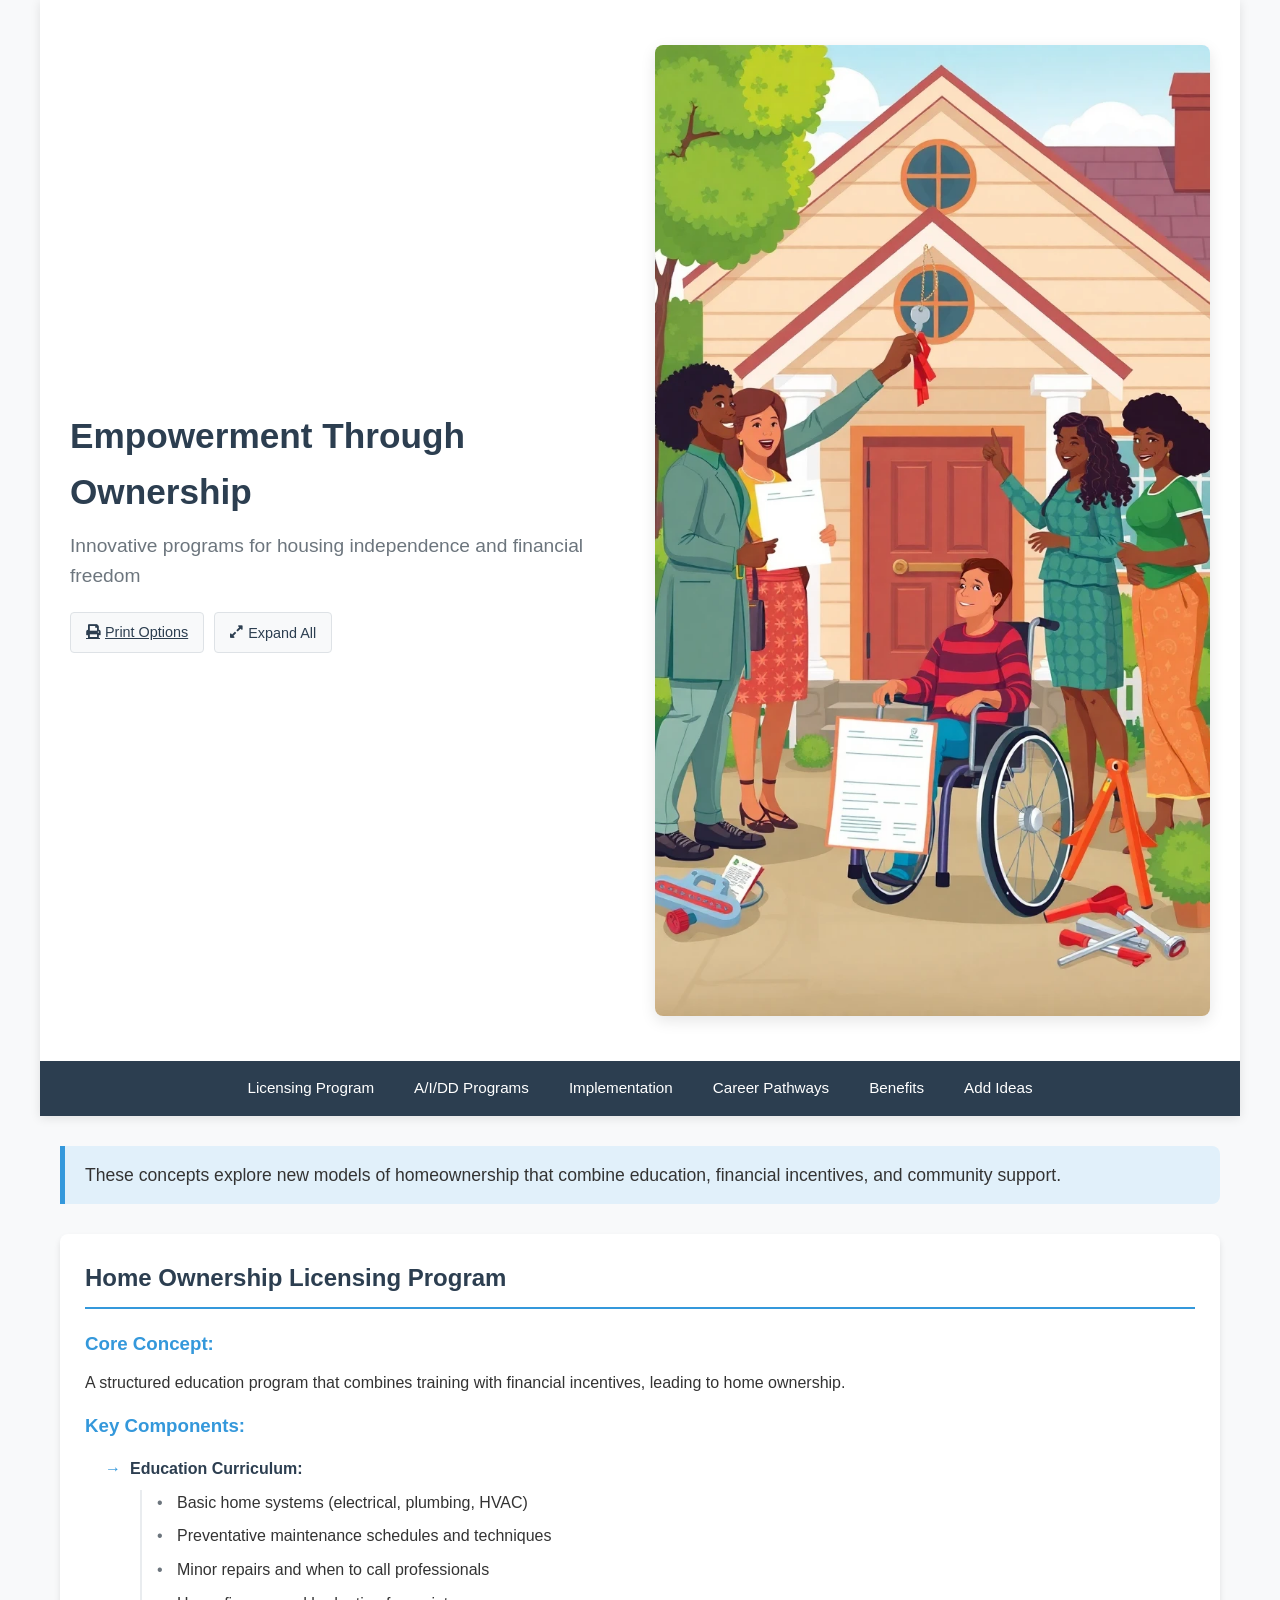
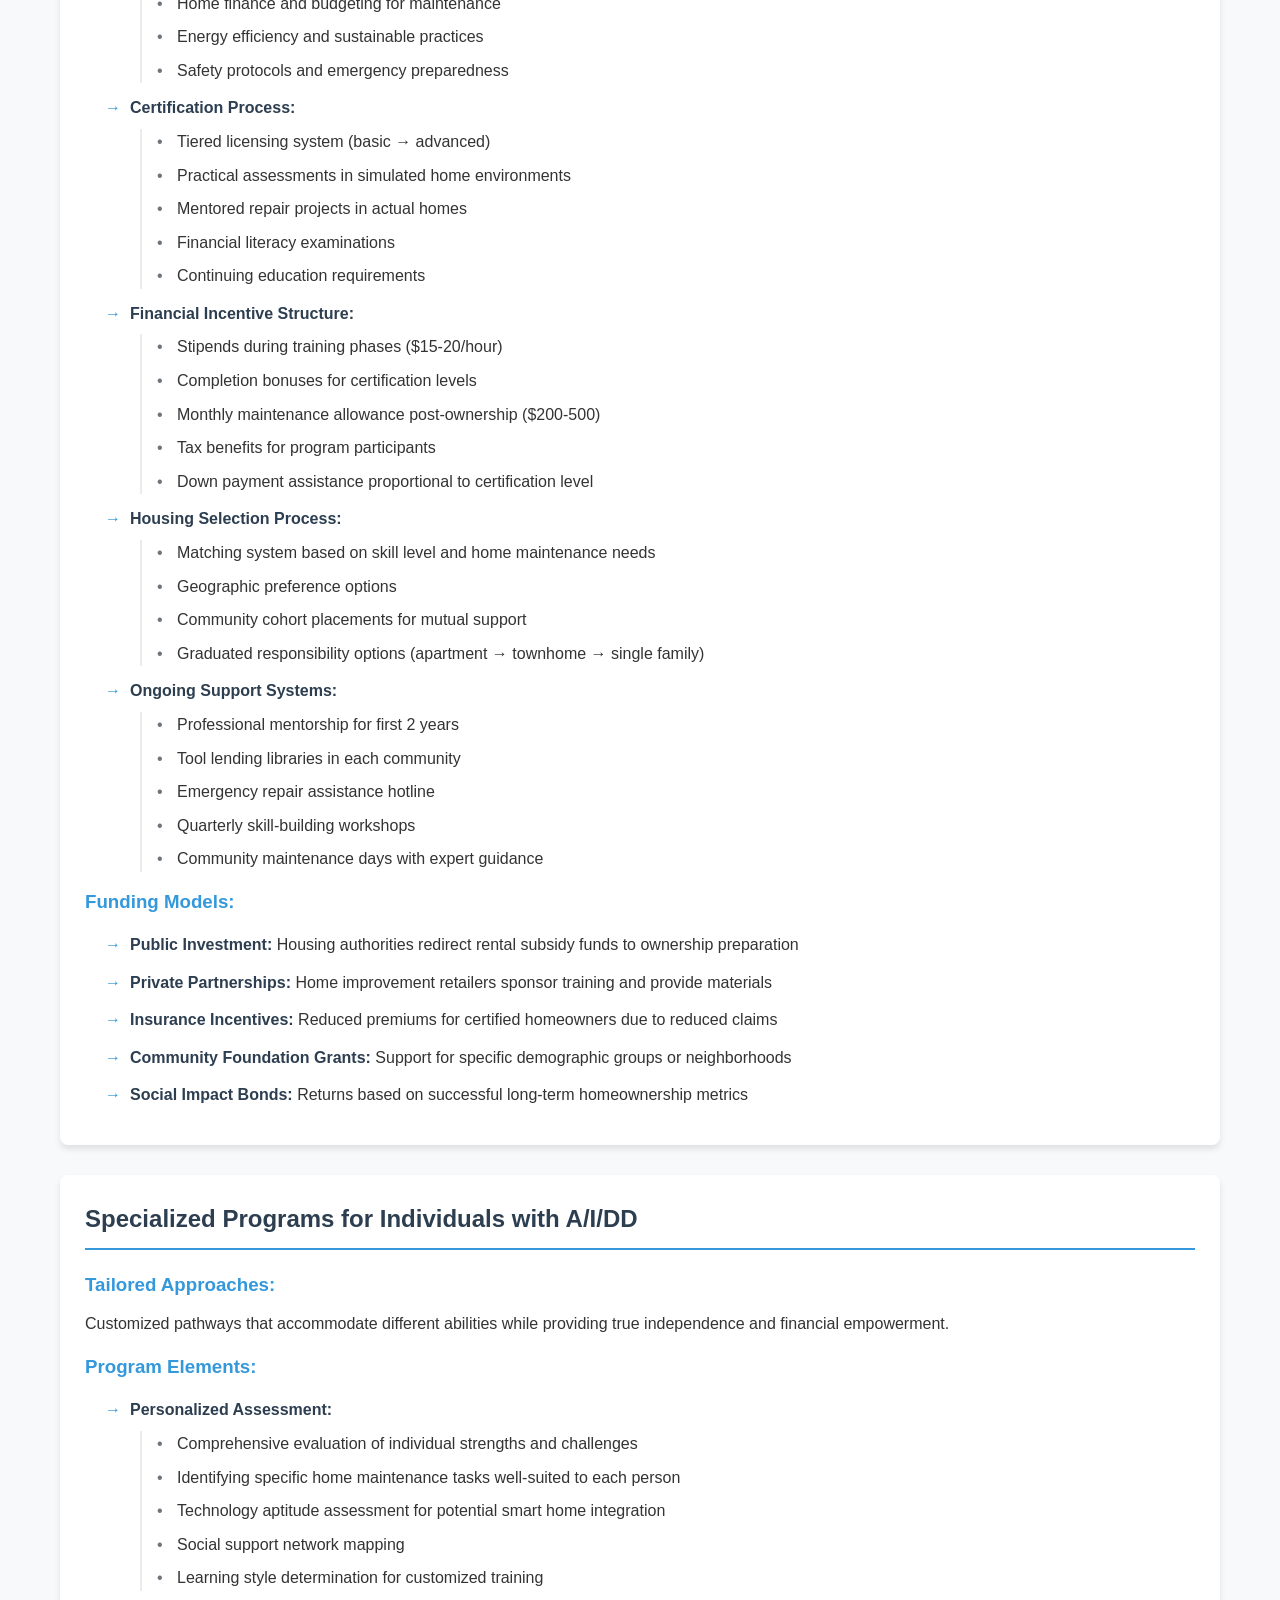
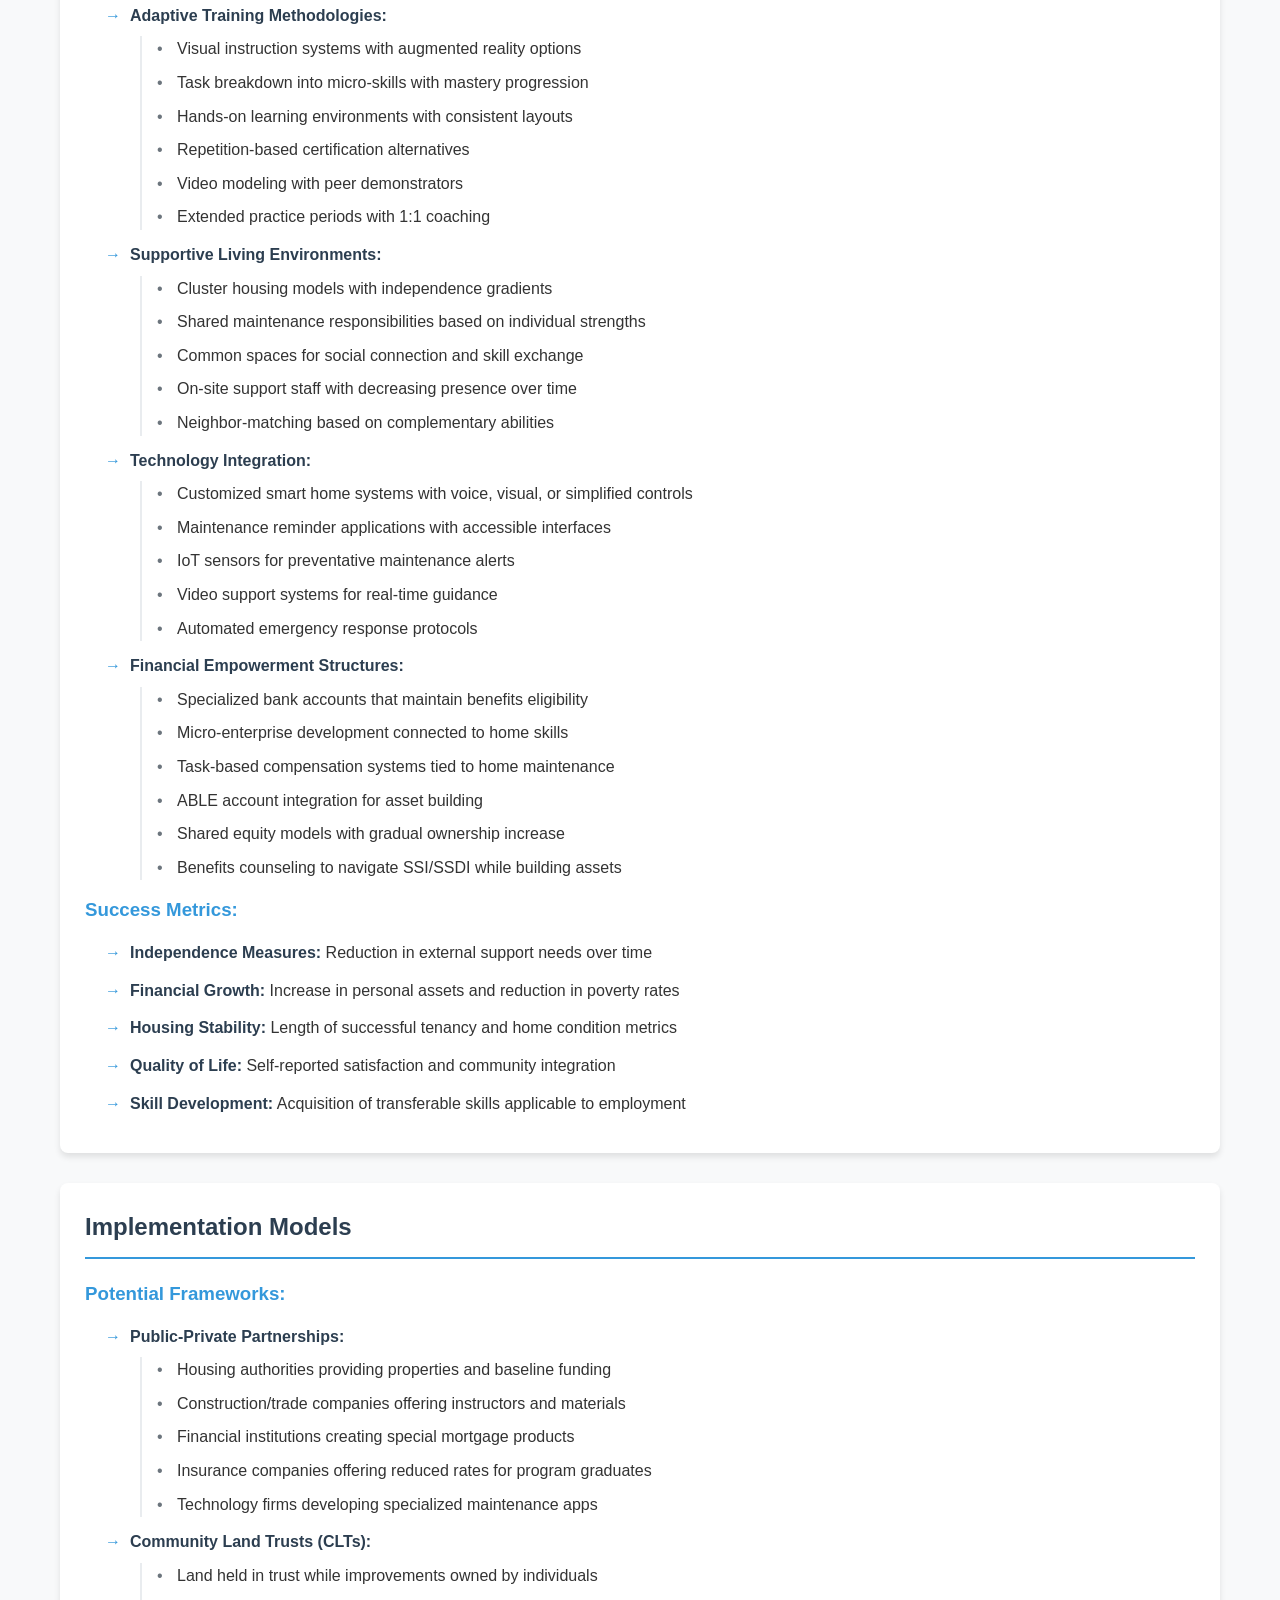
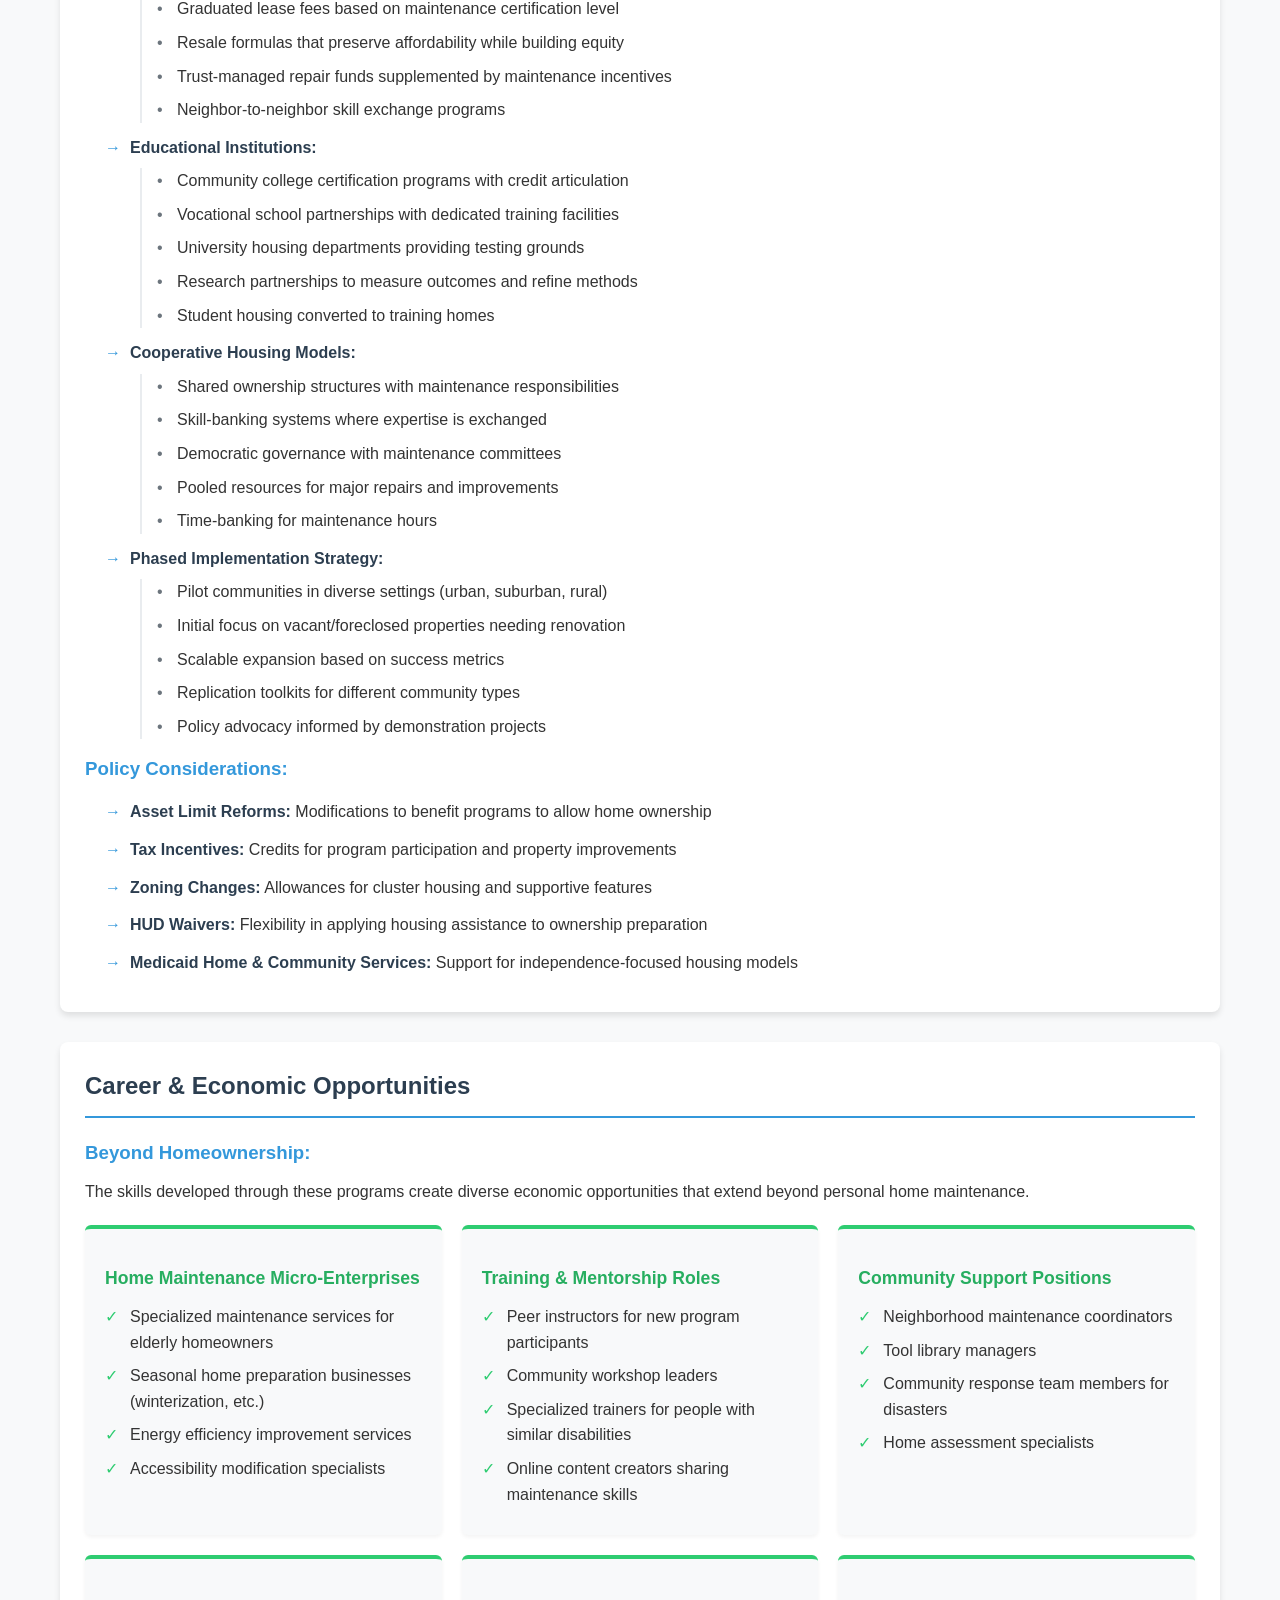
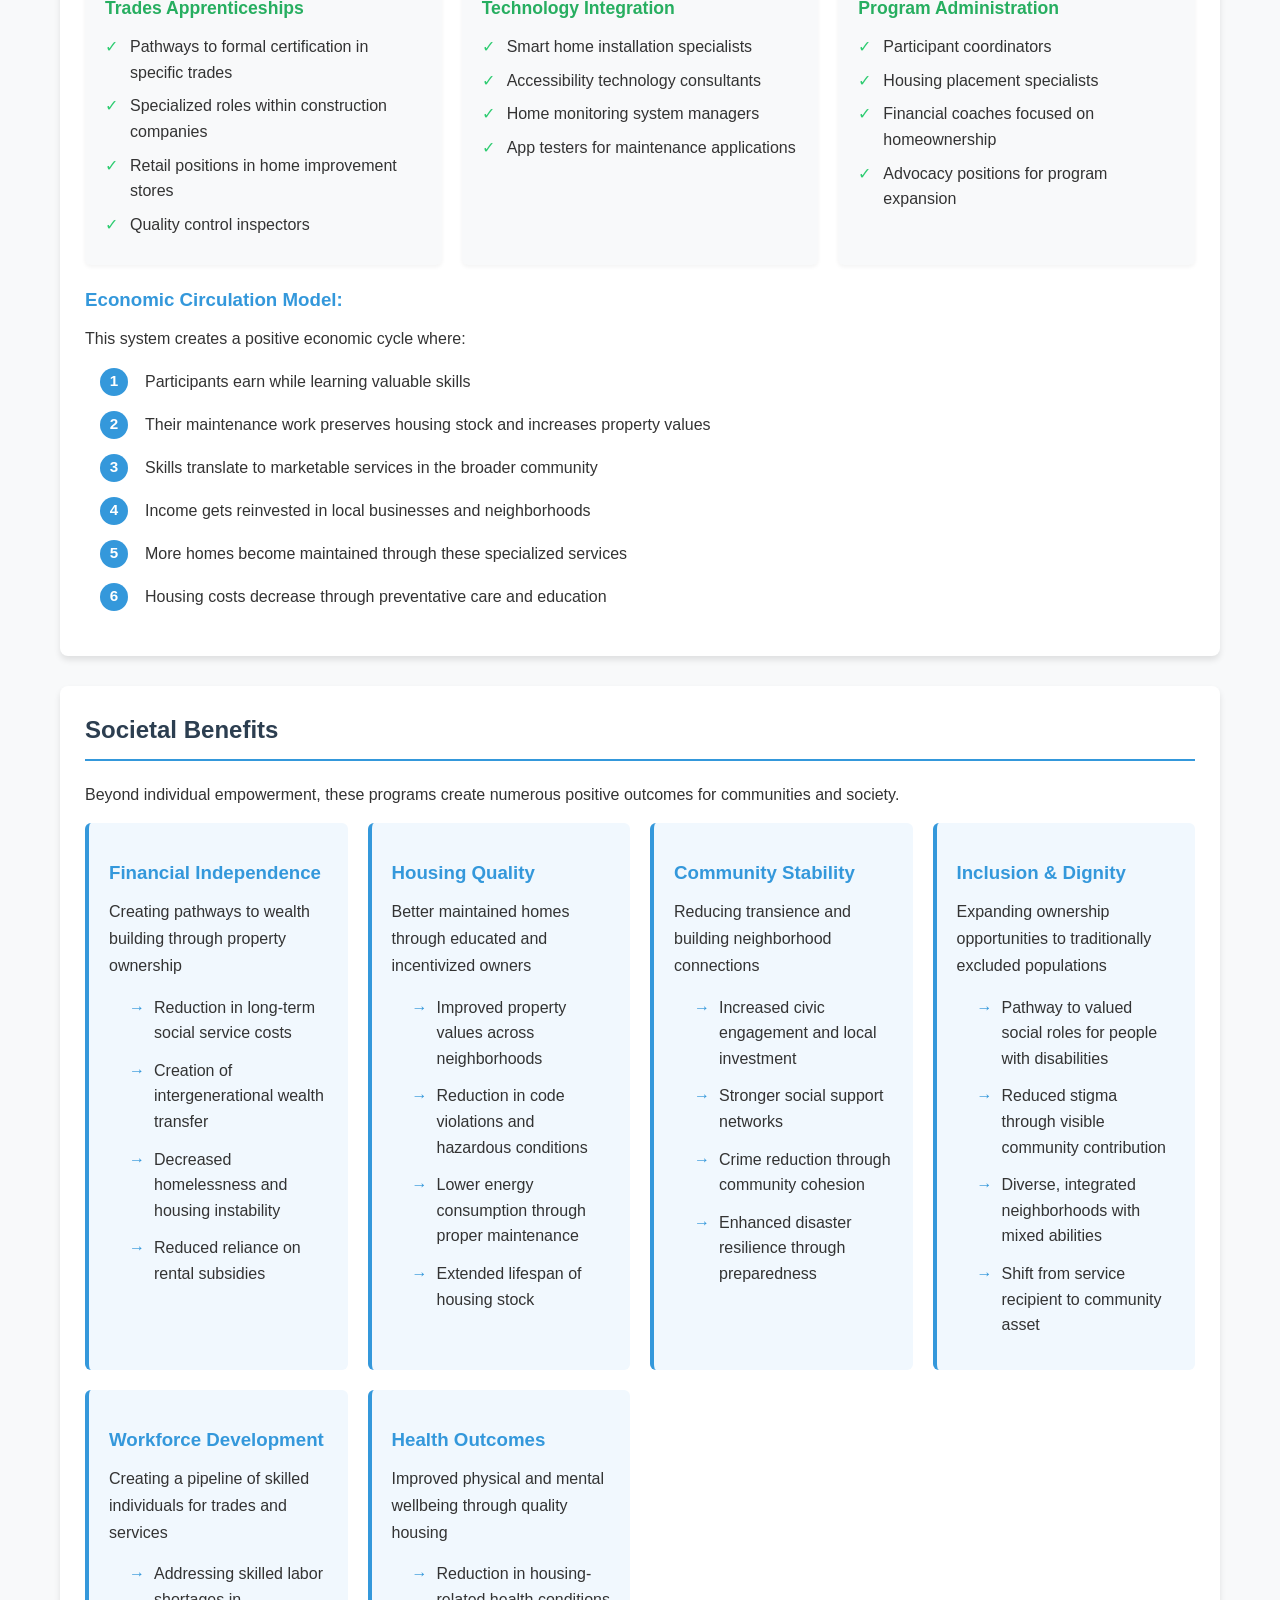
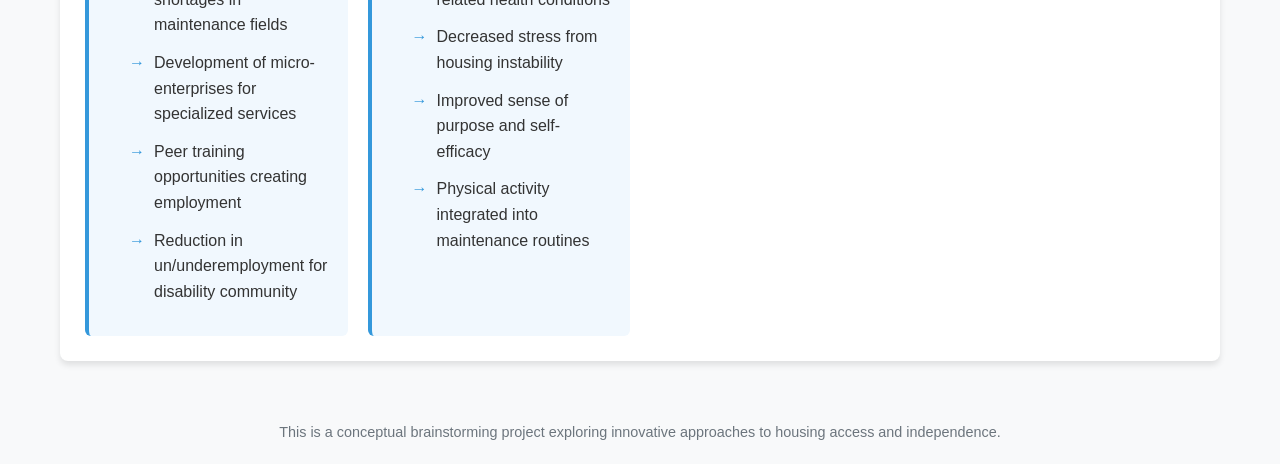
==== commit a9942b6b: "v3: lets implement a print ideas actual print page to print everything we can print as individual pa" ====
--- a/index.html
+++ b/index.html
@@ -14,7 +14,7 @@
                 <h1>Empowerment Through Ownership</h1>
                 <p class="subtitle">Innovative programs for housing independence and financial freedom</p>
                 <div class="header-actions">
-                    <button id="print-btn" class="action-btn"><i class="fas fa-print"></i> Print Ideas</button>
+                    <a href="print.html" class="action-btn"><i class="fas fa-print"></i> Print Options</a>
                     <button id="expand-all-btn" class="action-btn"><i class="fas fa-expand-alt"></i> Expand All</button>
                 </div>
             </div>
